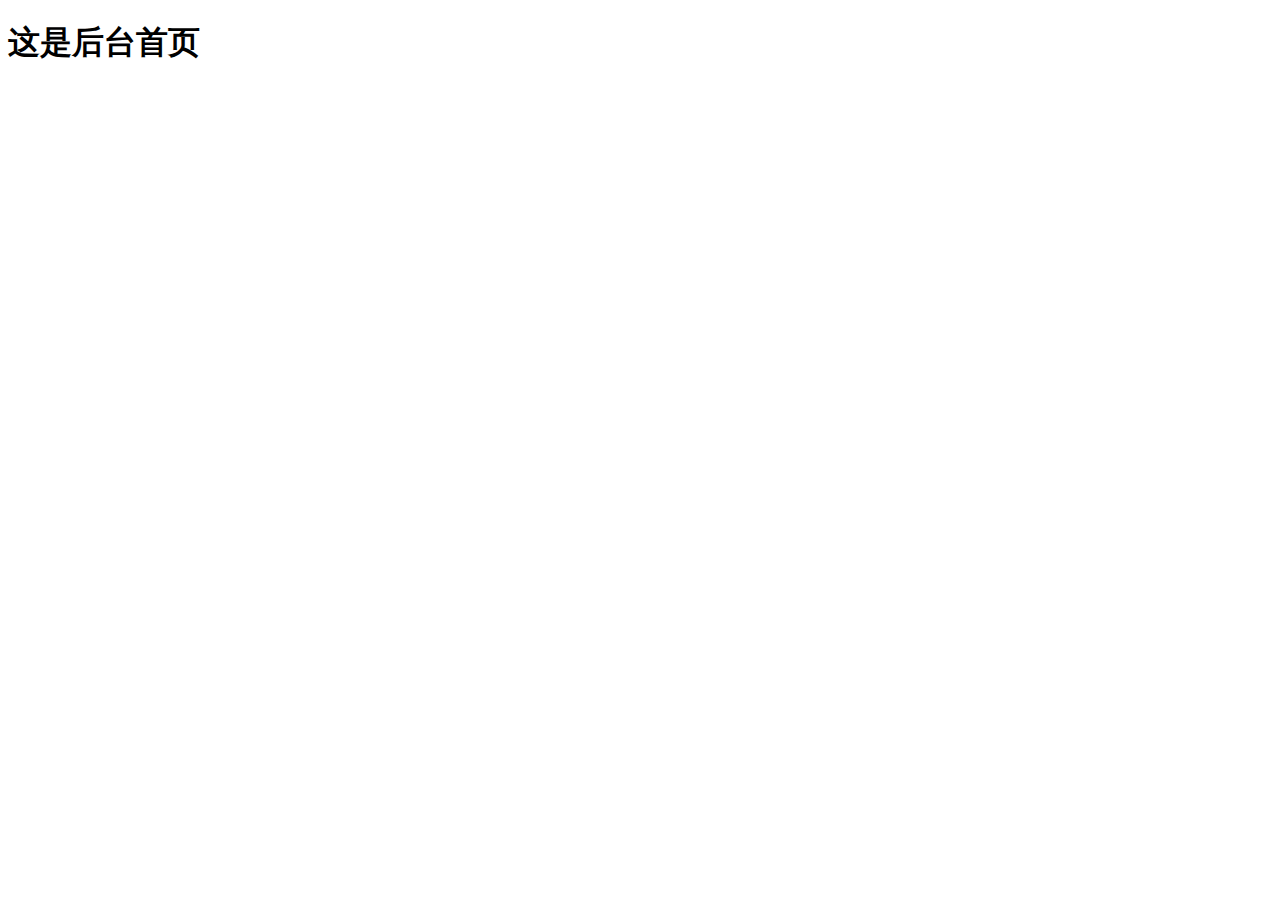
==== index.html @ e75b90f9 "初始化项目" ====
<!DOCTYPE html>
<html lang="en">
<head>
    <meta charset="UTF-8">
    <meta name="viewport" content="width=device-width, initial-scale=1.0">
    <title>后台首页</title>
</head>
<body>
    <h1>这是后台首页</h1>
</body>
</html>
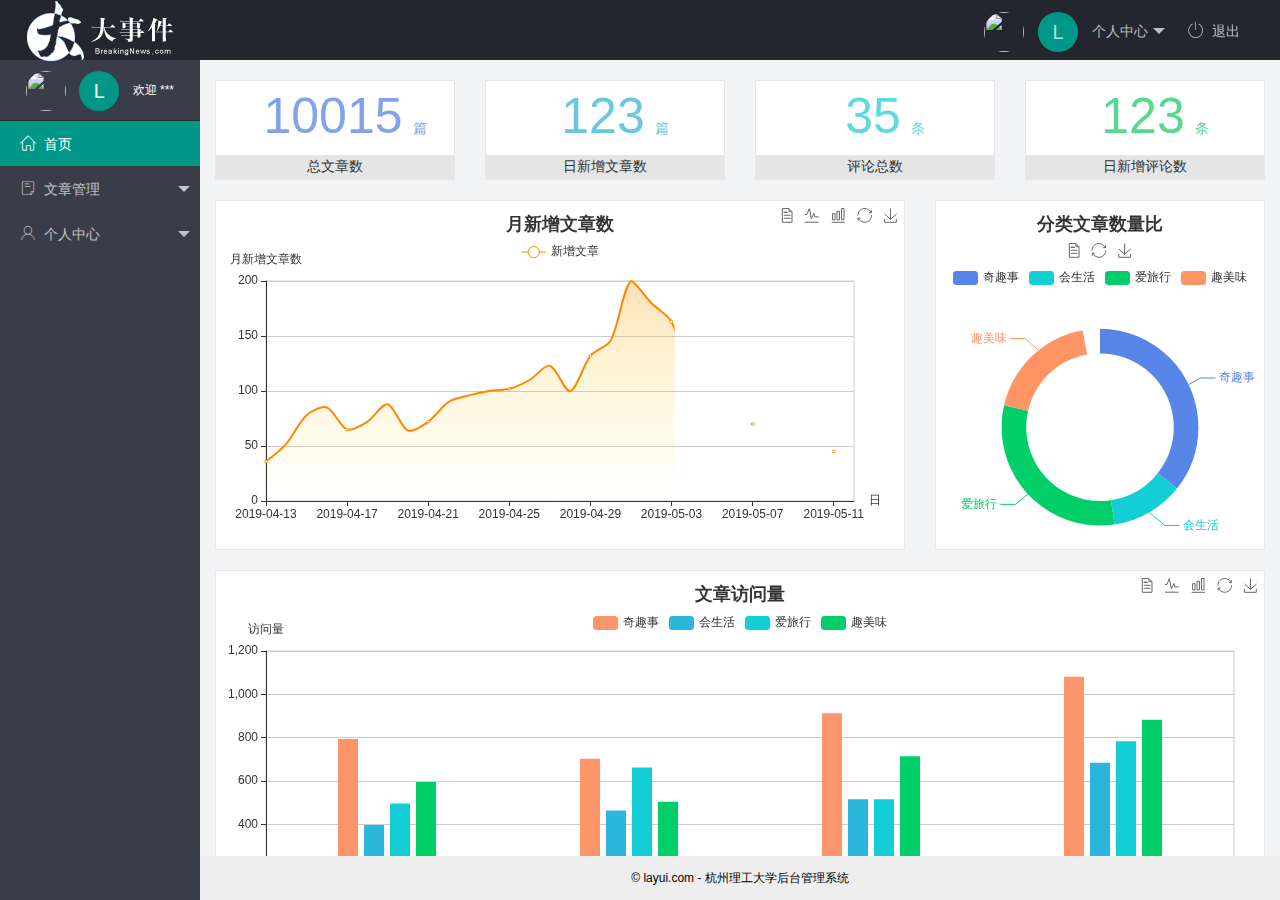
==== commit 54cebd57: "完成了主页功能的开发" ====
--- a/index.html
+++ b/index.html
@@ -1,11 +1,106 @@
 <!DOCTYPE html>
 <html lang="en">
+
 <head>
     <meta charset="UTF-8">
     <meta name="viewport" content="width=device-width, initial-scale=1.0">
-    <title>后台首页</title>
+    <title>大事件后台</title>
+    <!-- 先引入layui样式 -->
+    <link rel="stylesheet" href="/assets/lib/layui/css/layui.css">
+    <!-- 再引入自己的样式 -->
+    <link rel="stylesheet" href="/assets/css/index.css">
+    <!-- 引入外部字体图标 -->
+    <link rel="stylesheet" href="/assets/fonts/iconfont.css">
 </head>
+
 <body>
-    <h1>这是后台首页</h1>
+
+    <body class="layui-layout-body">
+        <div class="layui-layout layui-layout-admin">
+            <div class="layui-header">
+                <div class="layui-logo">
+                    <img src="/assets//images/logo.png" alt="">
+                </div>
+                <!-- 头部区域（可配合layui已有的水平导航） -->
+                <ul class="layui-nav layui-layout-right">
+                    <li class="layui-nav-item">
+                        <a href="javascript:;">
+                            <img src="http://t.cn/RCzsdCq" class="layui-nav-img">
+                            <span class="text-avatar">L</span>
+                            个人中心
+                        </a>
+                        <dl class="layui-nav-child">
+                            <dd><a href="">基本资料</a></dd>
+                            <dd><a href="">更换头像</a></dd>
+                            <dd><a href="">更换密码</a></dd>
+                        </dl>
+                    </li>
+                    <li class="layui-nav-item"><a href="javascript:;" id="btnLogout"><span class="iconfont icon-tuichu"></span>退出</a></li>
+                </ul>
+            </div>
+
+            <div class="layui-side layui-bg-black">
+                <div class="layui-side-scroll">
+                    <!-- 侧边头像 -->
+                    <div class="userinfo">
+                        <img src="http://t.cn/RCzsdCq" class="layui-nav-img">
+                        <span class="text-avatar">L</span>
+                        <span id="welcome">欢迎 ***</span>
+                    </div>
+                       
+                    <!-- 左侧导航区域（可配合layui已有的垂直导航） -->
+                    <ul class="layui-nav layui-nav-tree" lay-shrink="all" >
+                        <li class="layui-nav-item layui-this"><a href="/home/dashboard.html" target="fm"><span class="iconfont icon-home"></span>首页</a></li>
+                        <li class="layui-nav-item">
+                            <a class="" href="javascript:;"><span class="iconfont icon-16"></span>文章管理</a>
+                            <dl class="layui-nav-child">
+                                <dd><a href="javascript:;"><i class="layui-icon layui-icon-app"></i>文章类别</a></dd>
+                                <dd><a href="javascript:;"><i class="layui-icon layui-icon-app"></i>文章列表</a></dd>
+                                <dd><a href="javascript:;"><i class="layui-icon layui-icon-app"></i>发布文章</a></dd>
+                            </dl>
+                        </li>
+                        <li class="layui-nav-item">
+                            <a href="javascript:;"><span class="iconfont icon-user"></span>个人中心</a>
+                            <dl class="layui-nav-child">
+                                <dd><a href="javascript:;"><i class="layui-icon layui-icon-app"></i>基本资料</a></dd>
+                                <dd><a href="javascript:;"><i class="layui-icon layui-icon-app"></i>更换头像</a></dd>
+                                <dd><a href="javascript:;"><i class="layui-icon layui-icon-app"></i>更换密码</a></dd>
+                            </dl>
+                        </li>
+
+                    </ul>
+                </div>
+            </div>
+
+            <div class="layui-body">
+                <!-- 内容主体区域 -->
+                <!-- <div style="padding: 15px;">内容主体区域</div> -->
+                <iframe name="fm" src="/home/dashboard.html" frameborder="0"></iframe>
+            </div>
+
+            <div class="layui-footer">
+                <!-- 底部固定区域 -->
+                © layui.com - 杭州理工大学后台管理系统
+            </div>
+        </div>
+        <!-- <script src="../src/layui.js"></script>
+        <script>
+            //JavaScript代码区域
+            layui.use('element', function () {
+                var element = layui.element;
+
+            });
+        </script> -->
+    </body>
+
+    <!-- layui页面需要的js ,所以优先引入-->
+    <script src="/assets/lib/layui/layui.all.js"></script>
+    <!-- 导入jQuery,因为后面的两个文件都需要jquery -->
+    <script src="/assets/lib/jquery.js"></script>
+    <!-- 导入自己封装baseApi -->
+    <script src="/assets/js/baseAPI.js"></script>
+    <!-- 导入自己的首页的js文件 -->
+    <script src="/assets/js/index.js"></script>
 </body>
+
 </html>--- a/assets/lib/layui/css/layui.css
+++ b/assets/lib/layui/css/layui.css
@@ -0,0 +1,2 @@
+/** layui-v2.5.5 MIT License By https://www.layui.com */
+ .layui-inline,img{display:inline-block;vertical-align:middle}h1,h2,h3,h4,h5,h6{font-weight:400}.layui-edge,.layui-header,.layui-inline,.layui-main{position:relative}.layui-body,.layui-edge,.layui-elip{overflow:hidden}.layui-btn,.layui-edge,.layui-inline,img{vertical-align:middle}.layui-btn,.layui-disabled,.layui-icon,.layui-unselect{-moz-user-select:none;-webkit-user-select:none;-ms-user-select:none}.layui-elip,.layui-form-checkbox span,.layui-form-pane .layui-form-label{text-overflow:ellipsis;white-space:nowrap}.layui-breadcrumb,.layui-tree-btnGroup{visibility:hidden}blockquote,body,button,dd,div,dl,dt,form,h1,h2,h3,h4,h5,h6,input,li,ol,p,pre,td,textarea,th,ul{margin:0;padding:0;-webkit-tap-highlight-color:rgba(0,0,0,0)}a:active,a:hover{outline:0}img{border:none}li{list-style:none}table{border-collapse:collapse;border-spacing:0}h4,h5,h6{font-size:100%}button,input,optgroup,option,select,textarea{font-family:inherit;font-size:inherit;font-style:inherit;font-weight:inherit;outline:0}pre{white-space:pre-wrap;white-space:-moz-pre-wrap;white-space:-pre-wrap;white-space:-o-pre-wrap;word-wrap:break-word}body{line-height:24px;font:14px Helvetica Neue,Helvetica,PingFang SC,Tahoma,Arial,sans-serif}hr{height:1px;margin:10px 0;border:0;clear:both}a{color:#333;text-decoration:none}a:hover{color:#777}a cite{font-style:normal;*cursor:pointer}.layui-border-box,.layui-border-box *{box-sizing:border-box}.layui-box,.layui-box *{box-sizing:content-box}.layui-clear{clear:both;*zoom:1}.layui-clear:after{content:'\20';clear:both;*zoom:1;display:block;height:0}.layui-inline{*display:inline;*zoom:1}.layui-edge{display:inline-block;width:0;height:0;border-width:6px;border-style:dashed;border-color:transparent}.layui-edge-top{top:-4px;border-bottom-color:#999;border-bottom-style:solid}.layui-edge-right{border-left-color:#999;border-left-style:solid}.layui-edge-bottom{top:2px;border-top-color:#999;border-top-style:solid}.layui-edge-left{border-right-color:#999;border-right-style:solid}.layui-disabled,.layui-disabled:hover{color:#d2d2d2!important;cursor:not-allowed!important}.layui-circle{border-radius:100%}.layui-show{display:block!important}.layui-hide{display:none!important}@font-face{font-family:layui-icon;src:url(../font/iconfont.eot?v=250);src:url(../font/iconfont.eot?v=250#iefix) format('embedded-opentype'),url(../font/iconfont.woff2?v=250) format('woff2'),url(../font/iconfont.woff?v=250) format('woff'),url(../font/iconfont.ttf?v=250) format('truetype'),url(../font/iconfont.svg?v=250#layui-icon) format('svg')}.layui-icon{font-family:layui-icon!important;font-size:16px;font-style:normal;-webkit-font-smoothing:antialiased;-moz-osx-font-smoothing:grayscale}.layui-icon-reply-fill:before{content:"\e611"}.layui-icon-set-fill:before{content:"\e614"}.layui-icon-menu-fill:before{content:"\e60f"}.layui-icon-search:before{content:"\e615"}.layui-icon-share:before{content:"\e641"}.layui-icon-set-sm:before{content:"\e620"}.layui-icon-engine:before{content:"\e628"}.layui-icon-close:before{content:"\1006"}.layui-icon-close-fill:before{content:"\1007"}.layui-icon-chart-screen:before{content:"\e629"}.layui-icon-star:before{content:"\e600"}.layui-icon-circle-dot:before{content:"\e617"}.layui-icon-chat:before{content:"\e606"}.layui-icon-release:before{content:"\e609"}.layui-icon-list:before{content:"\e60a"}.layui-icon-chart:before{content:"\e62c"}.layui-icon-ok-circle:before{content:"\1005"}.layui-icon-layim-theme:before{content:"\e61b"}.layui-icon-table:before{content:"\e62d"}.layui-icon-right:before{content:"\e602"}.layui-icon-left:before{content:"\e603"}.layui-icon-cart-simple:before{content:"\e698"}.layui-icon-face-cry:before{content:"\e69c"}.layui-icon-face-smile:before{content:"\e6af"}.layui-icon-survey:before{content:"\e6b2"}.layui-icon-tree:before{content:"\e62e"}.layui-icon-upload-circle:before{content:"\e62f"}.layui-icon-add-circle:before{content:"\e61f"}.layui-icon-download-circle:before{content:"\e601"}.layui-icon-templeate-1:before{content:"\e630"}.layui-icon-util:before{content:"\e631"}.layui-icon-face-surprised:before{content:"\e664"}.layui-icon-edit:before{content:"\e642"}.layui-icon-speaker:before{content:"\e645"}.layui-icon-down:before{content:"\e61a"}.layui-icon-file:before{content:"\e621"}.layui-icon-layouts:before{content:"\e632"}.layui-icon-rate-half:before{content:"\e6c9"}.layui-icon-add-circle-fine:before{content:"\e608"}.layui-icon-prev-circle:before{content:"\e633"}.layui-icon-read:before{content:"\e705"}.layui-icon-404:before{content:"\e61c"}.layui-icon-carousel:before{content:"\e634"}.layui-icon-help:before{content:"\e607"}.layui-icon-code-circle:before{content:"\e635"}.layui-icon-water:before{content:"\e636"}.layui-icon-username:before{content:"\e66f"}.layui-icon-find-fill:before{content:"\e670"}.layui-icon-about:before{content:"\e60b"}.layui-icon-location:before{content:"\e715"}.layui-icon-up:before{content:"\e619"}.layui-icon-pause:before{content:"\e651"}.layui-icon-date:before{content:"\e637"}.layui-icon-layim-uploadfile:before{content:"\e61d"}.layui-icon-delete:before{content:"\e640"}.layui-icon-play:before{content:"\e652"}.layui-icon-top:before{content:"\e604"}.layui-icon-friends:before{content:"\e612"}.layui-icon-refresh-3:before{content:"\e9aa"}.layui-icon-ok:before{content:"\e605"}.layui-icon-layer:before{content:"\e638"}.layui-icon-face-smile-fine:before{content:"\e60c"}.layui-icon-dollar:before{content:"\e659"}.layui-icon-group:before{content:"\e613"}.layui-icon-layim-download:before{content:"\e61e"}.layui-icon-picture-fine:before{content:"\e60d"}.layui-icon-link:before{content:"\e64c"}.layui-icon-diamond:before{content:"\e735"}.layui-icon-log:before{content:"\e60e"}.layui-icon-rate-solid:before{content:"\e67a"}.layui-icon-fonts-del:before{content:"\e64f"}.layui-icon-unlink:before{content:"\e64d"}.layui-icon-fonts-clear:before{content:"\e639"}.layui-icon-triangle-r:before{content:"\e623"}.layui-icon-circle:before{content:"\e63f"}.layui-icon-radio:before{content:"\e643"}.layui-icon-align-center:before{content:"\e647"}.layui-icon-align-right:before{content:"\e648"}.layui-icon-align-left:before{content:"\e649"}.layui-icon-loading-1:before{content:"\e63e"}.layui-icon-return:before{content:"\e65c"}.layui-icon-fonts-strong:before{content:"\e62b"}.layui-icon-upload:before{content:"\e67c"}.layui-icon-dialogue:before{content:"\e63a"}.layui-icon-video:before{content:"\e6ed"}.layui-icon-headset:before{content:"\e6fc"}.layui-icon-cellphone-fine:before{content:"\e63b"}.layui-icon-add-1:before{content:"\e654"}.layui-icon-face-smile-b:before{content:"\e650"}.layui-icon-fonts-html:before{content:"\e64b"}.layui-icon-form:before{content:"\e63c"}.layui-icon-cart:before{content:"\e657"}.layui-icon-camera-fill:before{content:"\e65d"}.layui-icon-tabs:before{content:"\e62a"}.layui-icon-fonts-code:before{content:"\e64e"}.layui-icon-fire:before{content:"\e756"}.layui-icon-set:before{content:"\e716"}.layui-icon-fonts-u:before{content:"\e646"}.layui-icon-triangle-d:before{content:"\e625"}.layui-icon-tips:before{content:"\e702"}.layui-icon-picture:before{content:"\e64a"}.layui-icon-more-vertical:before{content:"\e671"}.layui-icon-flag:before{content:"\e66c"}.layui-icon-loading:before{content:"\e63d"}.layui-icon-fonts-i:before{content:"\e644"}.layui-icon-refresh-1:before{content:"\e666"}.layui-icon-rmb:before{content:"\e65e"}.layui-icon-home:before{content:"\e68e"}.layui-icon-user:before{content:"\e770"}.layui-icon-notice:before{content:"\e667"}.layui-icon-login-weibo:before{content:"\e675"}.layui-icon-voice:before{content:"\e688"}.layui-icon-upload-drag:before{content:"\e681"}.layui-icon-login-qq:before{content:"\e676"}.layui-icon-snowflake:before{content:"\e6b1"}.layui-icon-file-b:before{content:"\e655"}.layui-icon-template:before{content:"\e663"}.layui-icon-auz:before{content:"\e672"}.layui-icon-console:before{content:"\e665"}.layui-icon-app:before{content:"\e653"}.layui-icon-prev:before{content:"\e65a"}.layui-icon-website:before{content:"\e7ae"}.layui-icon-next:before{content:"\e65b"}.layui-icon-component:before{content:"\e857"}.layui-icon-more:before{content:"\e65f"}.layui-icon-login-wechat:before{content:"\e677"}.layui-icon-shrink-right:before{content:"\e668"}.layui-icon-spread-left:before{content:"\e66b"}.layui-icon-camera:before{content:"\e660"}.layui-icon-note:before{content:"\e66e"}.layui-icon-refresh:before{content:"\e669"}.layui-icon-female:before{content:"\e661"}.layui-icon-male:before{content:"\e662"}.layui-icon-password:before{content:"\e673"}.layui-icon-senior:before{content:"\e674"}.layui-icon-theme:before{content:"\e66a"}.layui-icon-tread:before{content:"\e6c5"}.layui-icon-praise:before{content:"\e6c6"}.layui-icon-star-fill:before{content:"\e658"}.layui-icon-rate:before{content:"\e67b"}.layui-icon-template-1:before{content:"\e656"}.layui-icon-vercode:before{content:"\e679"}.layui-icon-cellphone:before{content:"\e678"}.layui-icon-screen-full:before{content:"\e622"}.layui-icon-screen-restore:before{content:"\e758"}.layui-icon-cols:before{content:"\e610"}.layui-icon-export:before{content:"\e67d"}.layui-icon-print:before{content:"\e66d"}.layui-icon-slider:before{content:"\e714"}.layui-icon-addition:before{content:"\e624"}.layui-icon-subtraction:before{content:"\e67e"}.layui-icon-service:before{content:"\e626"}.layui-icon-transfer:before{content:"\e691"}.layui-main{width:1140px;margin:0 auto}.layui-header{z-index:1000;height:60px}.layui-header a:hover{transition:all .5s;-webkit-transition:all .5s}.layui-side{position:fixed;left:0;top:0;bottom:0;z-index:999;width:200px;overflow-x:hidden}.layui-side-scroll{position:relative;width:220px;height:100%;overflow-x:hidden}.layui-body{position:absolute;left:200px;right:0;top:0;bottom:0;z-index:998;width:auto;overflow-y:auto;box-sizing:border-box}.layui-layout-body{overflow:hidden}.layui-layout-admin .layui-header{background-color:#23262E}.layui-layout-admin .layui-side{top:60px;width:200px;overflow-x:hidden}.layui-layout-admin .layui-body{position:fixed;top:60px;bottom:44px}.layui-layout-admin .layui-main{width:auto;margin:0 15px}.layui-layout-admin .layui-footer{position:fixed;left:200px;right:0;bottom:0;height:44px;line-height:44px;padding:0 15px;background-color:#eee}.layui-layout-admin .layui-logo{position:absolute;left:0;top:0;width:200px;height:100%;line-height:60px;text-align:center;color:#009688;font-size:16px}.layui-layout-admin .layui-header .layui-nav{background:0 0}.layui-layout-left{position:absolute!important;left:200px;top:0}.layui-layout-right{position:absolute!important;right:0;top:0}.layui-container{position:relative;margin:0 auto;padding:0 15px;box-sizing:border-box}.layui-fluid{position:relative;margin:0 auto;padding:0 15px}.layui-row:after,.layui-row:before{content:'';display:block;clear:both}.layui-col-lg1,.layui-col-lg10,.layui-col-lg11,.layui-col-lg12,.layui-col-lg2,.layui-col-lg3,.layui-col-lg4,.layui-col-lg5,.layui-col-lg6,.layui-col-lg7,.layui-col-lg8,.layui-col-lg9,.layui-col-md1,.layui-col-md10,.layui-col-md11,.layui-col-md12,.layui-col-md2,.layui-col-md3,.layui-col-md4,.layui-col-md5,.layui-col-md6,.layui-col-md7,.layui-col-md8,.layui-col-md9,.layui-col-sm1,.layui-col-sm10,.layui-col-sm11,.layui-col-sm12,.layui-col-sm2,.layui-col-sm3,.layui-col-sm4,.layui-col-sm5,.layui-col-sm6,.layui-col-sm7,.layui-col-sm8,.layui-col-sm9,.layui-col-xs1,.layui-col-xs10,.layui-col-xs11,.layui-col-xs12,.layui-col-xs2,.layui-col-xs3,.layui-col-xs4,.layui-col-xs5,.layui-col-xs6,.layui-col-xs7,.layui-col-xs8,.layui-col-xs9{position:relative;display:block;box-sizing:border-box}.layui-col-xs1,.layui-col-xs10,.layui-col-xs11,.layui-col-xs12,.layui-col-xs2,.layui-col-xs3,.layui-col-xs4,.layui-col-xs5,.layui-col-xs6,.layui-col-xs7,.layui-col-xs8,.layui-col-xs9{float:left}.layui-col-xs1{width:8.33333333%}.layui-col-xs2{width:16.66666667%}.layui-col-xs3{width:25%}.layui-col-xs4{width:33.33333333%}.layui-col-xs5{width:41.66666667%}.layui-col-xs6{width:50%}.layui-col-xs7{width:58.33333333%}.layui-col-xs8{width:66.66666667%}.layui-col-xs9{width:75%}.layui-col-xs10{width:83.33333333%}.layui-col-xs11{width:91.66666667%}.layui-col-xs12{width:100%}.layui-col-xs-offset1{margin-left:8.33333333%}.layui-col-xs-offset2{margin-left:16.66666667%}.layui-col-xs-offset3{margin-left:25%}.layui-col-xs-offset4{margin-left:33.33333333%}.layui-col-xs-offset5{margin-left:41.66666667%}.layui-col-xs-offset6{margin-left:50%}.layui-col-xs-offset7{margin-left:58.33333333%}.layui-col-xs-offset8{margin-left:66.66666667%}.layui-col-xs-offset9{margin-left:75%}.layui-col-xs-offset10{margin-left:83.33333333%}.layui-col-xs-offset11{margin-left:91.66666667%}.layui-col-xs-offset12{margin-left:100%}@media screen and (max-width:768px){.layui-hide-xs{display:none!important}.layui-show-xs-block{display:block!important}.layui-show-xs-inline{display:inline!important}.layui-show-xs-inline-block{display:inline-block!important}}@media screen and (min-width:768px){.layui-container{width:750px}.layui-hide-sm{display:none!important}.layui-show-sm-block{display:block!important}.layui-show-sm-inline{display:inline!important}.layui-show-sm-inline-block{display:inline-block!important}.layui-col-sm1,.layui-col-sm10,.layui-col-sm11,.layui-col-sm12,.layui-col-sm2,.layui-col-sm3,.layui-col-sm4,.layui-col-sm5,.layui-col-sm6,.layui-col-sm7,.layui-col-sm8,.layui-col-sm9{float:left}.layui-col-sm1{width:8.33333333%}.layui-col-sm2{width:16.66666667%}.layui-col-sm3{width:25%}.layui-col-sm4{width:33.33333333%}.layui-col-sm5{width:41.66666667%}.layui-col-sm6{width:50%}.layui-col-sm7{width:58.33333333%}.layui-col-sm8{width:66.66666667%}.layui-col-sm9{width:75%}.layui-col-sm10{width:83.33333333%}.layui-col-sm11{width:91.66666667%}.layui-col-sm12{width:100%}.layui-col-sm-offset1{margin-left:8.33333333%}.layui-col-sm-offset2{margin-left:16.66666667%}.layui-col-sm-offset3{margin-left:25%}.layui-col-sm-offset4{margin-left:33.33333333%}.layui-col-sm-offset5{margin-left:41.66666667%}.layui-col-sm-offset6{margin-left:50%}.layui-col-sm-offset7{margin-left:58.33333333%}.layui-col-sm-offset8{margin-left:66.66666667%}.layui-col-sm-offset9{margin-left:75%}.layui-col-sm-offset10{margin-left:83.33333333%}.layui-col-sm-offset11{margin-left:91.66666667%}.layui-col-sm-offset12{margin-left:100%}}@media screen and (min-width:992px){.layui-container{width:970px}.layui-hide-md{display:none!important}.layui-show-md-block{display:block!important}.layui-show-md-inline{display:inline!important}.layui-show-md-inline-block{display:inline-block!important}.layui-col-md1,.layui-col-md10,.layui-col-md11,.layui-col-md12,.layui-col-md2,.layui-col-md3,.layui-col-md4,.layui-col-md5,.layui-col-md6,.layui-col-md7,.layui-col-md8,.layui-col-md9{float:left}.layui-col-md1{width:8.33333333%}.layui-col-md2{width:16.66666667%}.layui-col-md3{width:25%}.layui-col-md4{width:33.33333333%}.layui-col-md5{width:41.66666667%}.layui-col-md6{width:50%}.layui-col-md7{width:58.33333333%}.layui-col-md8{width:66.66666667%}.layui-col-md9{width:75%}.layui-col-md10{width:83.33333333%}.layui-col-md11{width:91.66666667%}.layui-col-md12{width:100%}.layui-col-md-offset1{margin-left:8.33333333%}.layui-col-md-offset2{margin-left:16.66666667%}.layui-col-md-offset3{margin-left:25%}.layui-col-md-offset4{margin-left:33.33333333%}.layui-col-md-offset5{margin-left:41.66666667%}.layui-col-md-offset6{margin-left:50%}.layui-col-md-offset7{margin-left:58.33333333%}.layui-col-md-offset8{margin-left:66.66666667%}.layui-col-md-offset9{margin-left:75%}.layui-col-md-offset10{margin-left:83.33333333%}.layui-col-md-offset11{margin-left:91.66666667%}.layui-col-md-offset12{margin-left:100%}}@media screen and (min-width:1200px){.layui-container{width:1170px}.layui-hide-lg{display:none!important}.layui-show-lg-block{display:block!important}.layui-show-lg-inline{display:inline!important}.layui-show-lg-inline-block{display:inline-block!important}.layui-col-lg1,.layui-col-lg10,.layui-col-lg11,.layui-col-lg12,.layui-col-lg2,.layui-col-lg3,.layui-col-lg4,.layui-col-lg5,.layui-col-lg6,.layui-col-lg7,.layui-col-lg8,.layui-col-lg9{float:left}.layui-col-lg1{width:8.33333333%}.layui-col-lg2{width:16.66666667%}.layui-col-lg3{width:25%}.layui-col-lg4{width:33.33333333%}.layui-col-lg5{width:41.66666667%}.layui-col-lg6{width:50%}.layui-col-lg7{width:58.33333333%}.layui-col-lg8{width:66.66666667%}.layui-col-lg9{width:75%}.layui-col-lg10{width:83.33333333%}.layui-col-lg11{width:91.66666667%}.layui-col-lg12{width:100%}.layui-col-lg-offset1{margin-left:8.33333333%}.layui-col-lg-offset2{margin-left:16.66666667%}.layui-col-lg-offset3{margin-left:25%}.layui-col-lg-offset4{margin-left:33.33333333%}.layui-col-lg-offset5{margin-left:41.66666667%}.layui-col-lg-offset6{margin-left:50%}.layui-col-lg-offset7{margin-left:58.33333333%}.layui-col-lg-offset8{margin-left:66.66666667%}.layui-col-lg-offset9{margin-left:75%}.layui-col-lg-offset10{margin-left:83.33333333%}.layui-col-lg-offset11{margin-left:91.66666667%}.layui-col-lg-offset12{margin-left:100%}}.layui-col-space1{margin:-.5px}.layui-col-space1>*{padding:.5px}.layui-col-space3{margin:-1.5px}.layui-col-space3>*{padding:1.5px}.layui-col-space5{margin:-2.5px}.layui-col-space5>*{padding:2.5px}.layui-col-space8{margin:-3.5px}.layui-col-space8>*{padding:3.5px}.layui-col-space10{margin:-5px}.layui-col-space10>*{padding:5px}.layui-col-space12{margin:-6px}.layui-col-space12>*{padding:6px}.layui-col-space15{margin:-7.5px}.layui-col-space15>*{padding:7.5px}.layui-col-space18{margin:-9px}.layui-col-space18>*{padding:9px}.layui-col-space20{margin:-10px}.layui-col-space20>*{padding:10px}.layui-col-space22{margin:-11px}.layui-col-space22>*{padding:11px}.layui-col-space25{margin:-12.5px}.layui-col-space25>*{padding:12.5px}.layui-col-space30{margin:-15px}.layui-col-space30>*{padding:15px}.layui-btn,.layui-input,.layui-select,.layui-textarea,.layui-upload-button{outline:0;-webkit-appearance:none;transition:all .3s;-webkit-transition:all .3s;box-sizing:border-box}.layui-elem-quote{margin-bottom:10px;padding:15px;line-height:22px;border-left:5px solid #009688;border-radius:0 2px 2px 0;background-color:#f2f2f2}.layui-quote-nm{border-style:solid;border-width:1px 1px 1px 5px;background:0 0}.layui-elem-field{margin-bottom:10px;padding:0;border-width:1px;border-style:solid}.layui-elem-field legend{margin-left:20px;padding:0 10px;font-size:20px;font-weight:300}.layui-field-title{margin:10px 0 20px;border-width:1px 0 0}.layui-field-box{padding:10px 15px}.layui-field-title .layui-field-box{padding:10px 0}.layui-progress{position:relative;height:6px;border-radius:20px;background-color:#e2e2e2}.layui-progress-bar{position:absolute;left:0;top:0;width:0;max-width:100%;height:6px;border-radius:20px;text-align:right;background-color:#5FB878;transition:all .3s;-webkit-transition:all .3s}.layui-progress-big,.layui-progress-big .layui-progress-bar{height:18px;line-height:18px}.layui-progress-text{position:relative;top:-20px;line-height:18px;font-size:12px;color:#666}.layui-progress-big .layui-progress-text{position:static;padding:0 10px;color:#fff}.layui-collapse{border-width:1px;border-style:solid;border-radius:2px}.layui-colla-content,.layui-colla-item{border-top-width:1px;border-top-style:solid}.layui-colla-item:first-child{border-top:none}.layui-colla-title{position:relative;height:42px;line-height:42px;padding:0 15px 0 35px;color:#333;background-color:#f2f2f2;cursor:pointer;font-size:14px;overflow:hidden}.layui-colla-content{display:none;padding:10px 15px;line-height:22px;color:#666}.layui-colla-icon{position:absolute;left:15px;top:0;font-size:14px}.layui-card{margin-bottom:15px;border-radius:2px;background-color:#fff;box-shadow:0 1px 2px 0 rgba(0,0,0,.05)}.layui-card:last-child{margin-bottom:0}.layui-card-header{position:relative;height:42px;line-height:42px;padding:0 15px;border-bottom:1px solid #f6f6f6;color:#333;border-radius:2px 2px 0 0;font-size:14px}.layui-bg-black,.layui-bg-blue,.layui-bg-cyan,.layui-bg-green,.layui-bg-orange,.layui-bg-red{color:#fff!important}.layui-card-body{position:relative;padding:10px 15px;line-height:24px}.layui-card-body[pad15]{padding:15px}.layui-card-body[pad20]{padding:20px}.layui-card-body .layui-table{margin:5px 0}.layui-card .layui-tab{margin:0}.layui-panel-window{position:relative;padding:15px;border-radius:0;border-top:5px solid #E6E6E6;background-color:#fff}.layui-auxiliar-moving{position:fixed;left:0;right:0;top:0;bottom:0;width:100%;height:100%;background:0 0;z-index:9999999999}.layui-form-label,.layui-form-mid,.layui-form-select,.layui-input-block,.layui-input-inline,.layui-textarea{position:relative}.layui-bg-red{background-color:#FF5722!important}.layui-bg-orange{background-color:#FFB800!important}.layui-bg-green{background-color:#009688!important}.layui-bg-cyan{background-color:#2F4056!important}.layui-bg-blue{background-color:#1E9FFF!important}.layui-bg-black{background-color:#393D49!important}.layui-bg-gray{background-color:#eee!important;color:#666!important}.layui-badge-rim,.layui-colla-content,.layui-colla-item,.layui-collapse,.layui-elem-field,.layui-form-pane .layui-form-item[pane],.layui-form-pane .layui-form-label,.layui-input,.layui-layedit,.layui-layedit-tool,.layui-quote-nm,.layui-select,.layui-tab-bar,.layui-tab-card,.layui-tab-title,.layui-tab-title .layui-this:after,.layui-textarea{border-color:#e6e6e6}.layui-timeline-item:before,hr{background-color:#e6e6e6}.layui-text{line-height:22px;font-size:14px;color:#666}.layui-text h1,.layui-text h2,.layui-text h3{font-weight:500;color:#333}.layui-text h1{font-size:30px}.layui-text h2{font-size:24px}.layui-text h3{font-size:18px}.layui-text a:not(.layui-btn){color:#01AAED}.layui-text a:not(.layui-btn):hover{text-decoration:underline}.layui-text ul{padding:5px 0 5px 15px}.layui-text ul li{margin-top:5px;list-style-type:disc}.layui-text em,.layui-word-aux{color:#999!important;padding:0 5px!important}.layui-btn{display:inline-block;height:38px;line-height:38px;padding:0 18px;background-color:#009688;color:#fff;white-space:nowrap;text-align:center;font-size:14px;border:none;border-radius:2px;cursor:pointer}.layui-btn:hover{opacity:.8;filter:alpha(opacity=80);color:#fff}.layui-btn:active{opacity:1;filter:alpha(opacity=100)}.layui-btn+.layui-btn{margin-left:10px}.layui-btn-container{font-size:0}.layui-btn-container .layui-btn{margin-right:10px;margin-bottom:10px}.layui-btn-container .layui-btn+.layui-btn{margin-left:0}.layui-table .layui-btn-container .layui-btn{margin-bottom:9px}.layui-btn-radius{border-radius:100px}.layui-btn .layui-icon{margin-right:3px;font-size:18px;vertical-align:bottom;vertical-align:middle\9}.layui-btn-primary{border:1px solid #C9C9C9;background-color:#fff;color:#555}.layui-btn-primary:hover{border-color:#009688;color:#333}.layui-btn-normal{background-color:#1E9FFF}.layui-btn-warm{background-color:#FFB800}.layui-btn-danger{background-color:#FF5722}.layui-btn-checked{background-color:#5FB878}.layui-btn-disabled,.layui-btn-disabled:active,.layui-btn-disabled:hover{border:1px solid #e6e6e6;background-color:#FBFBFB;color:#C9C9C9;cursor:not-allowed;opacity:1}.layui-btn-lg{height:44px;line-height:44px;padding:0 25px;font-size:16px}.layui-btn-sm{height:30px;line-height:30px;padding:0 10px;font-size:12px}.layui-btn-sm i{font-size:16px!important}.layui-btn-xs{height:22px;line-height:22px;padding:0 5px;font-size:12px}.layui-btn-xs i{font-size:14px!important}.layui-btn-group{display:inline-block;vertical-align:middle;font-size:0}.layui-btn-group .layui-btn{margin-left:0!important;margin-right:0!important;border-left:1px solid rgba(255,255,255,.5);border-radius:0}.layui-btn-group .layui-btn-primary{border-left:none}.layui-btn-group .layui-btn-primary:hover{border-color:#C9C9C9;color:#009688}.layui-btn-group .layui-btn:first-child{border-left:none;border-radius:2px 0 0 2px}.layui-btn-group .layui-btn-primary:first-child{border-left:1px solid #c9c9c9}.layui-btn-group .layui-btn:last-child{border-radius:0 2px 2px 0}.layui-btn-group .layui-btn+.layui-btn{margin-left:0}.layui-btn-group+.layui-btn-group{margin-left:10px}.layui-btn-fluid{width:100%}.layui-input,.layui-select,.layui-textarea{height:38px;line-height:1.3;line-height:38px\9;border-width:1px;border-style:solid;background-color:#fff;border-radius:2px}.layui-input::-webkit-input-placeholder,.layui-select::-webkit-input-placeholder,.layui-textarea::-webkit-input-placeholder{line-height:1.3}.layui-input,.layui-textarea{display:block;width:100%;padding-left:10px}.layui-input:hover,.layui-textarea:hover{border-color:#D2D2D2!important}.layui-input:focus,.layui-textarea:focus{border-color:#C9C9C9!important}.layui-textarea{min-height:100px;height:auto;line-height:20px;padding:6px 10px;resize:vertical}.layui-select{padding:0 10px}.layui-form input[type=checkbox],.layui-form input[type=radio],.layui-form select{display:none}.layui-form [lay-ignore]{display:initial}.layui-form-item{margin-bottom:15px;clear:both;*zoom:1}.layui-form-item:after{content:'\20';clear:both;*zoom:1;display:block;height:0}.layui-form-label{float:left;display:block;padding:9px 15px;width:80px;font-weight:400;line-height:20px;text-align:right}.layui-form-label-col{display:block;float:none;padding:9px 0;line-height:20px;text-align:left}.layui-form-item .layui-inline{margin-bottom:5px;margin-right:10px}.layui-input-block{margin-left:110px;min-height:36px}.layui-input-inline{display:inline-block;vertical-align:middle}.layui-form-item .layui-input-inline{float:left;width:190px;margin-right:10px}.layui-form-text .layui-input-inline{width:auto}.layui-form-mid{float:left;display:block;padding:9px 0!important;line-height:20px;margin-right:10px}.layui-form-danger+.layui-form-select .layui-input,.layui-form-danger:focus{border-color:#FF5722!important}.layui-form-select .layui-input{padding-right:30px;cursor:pointer}.layui-form-select .layui-edge{position:absolute;right:10px;top:50%;margin-top:-3px;cursor:pointer;border-width:6px;border-top-color:#c2c2c2;border-top-style:solid;transition:all .3s;-webkit-transition:all .3s}.layui-form-select dl{display:none;position:absolute;left:0;top:42px;padding:5px 0;z-index:899;min-width:100%;border:1px solid #d2d2d2;max-height:300px;overflow-y:auto;background-color:#fff;border-radius:2px;box-shadow:0 2px 4px rgba(0,0,0,.12);box-sizing:border-box}.layui-form-select dl dd,.layui-form-select dl dt{padding:0 10px;line-height:36px;white-space:nowrap;overflow:hidden;text-overflow:ellipsis}.layui-form-select dl dt{font-size:12px;color:#999}.layui-form-select dl dd{cursor:pointer}.layui-form-select dl dd:hover{background-color:#f2f2f2;-webkit-transition:.5s all;transition:.5s all}.layui-form-select .layui-select-group dd{padding-left:20px}.layui-form-select dl dd.layui-select-tips{padding-left:10px!important;color:#999}.layui-form-select dl dd.layui-this{background-color:#5FB878;color:#fff}.layui-form-checkbox,.layui-form-select dl dd.layui-disabled{background-color:#fff}.layui-form-selected dl{display:block}.layui-form-checkbox,.layui-form-checkbox *,.layui-form-switch{display:inline-block;vertical-align:middle}.layui-form-selected .layui-edge{margin-top:-9px;-webkit-transform:rotate(180deg);transform:rotate(180deg);margin-top:-3px\9}:root .layui-form-selected .layui-edge{margin-top:-9px\0/IE9}.layui-form-selectup dl{top:auto;bottom:42px}.layui-select-none{margin:5px 0;text-align:center;color:#999}.layui-select-disabled .layui-disabled{border-color:#eee!important}.layui-select-disabled .layui-edge{border-top-color:#d2d2d2}.layui-form-checkbox{position:relative;height:30px;line-height:30px;margin-right:10px;padding-right:30px;cursor:pointer;font-size:0;-webkit-transition:.1s linear;transition:.1s linear;box-sizing:border-box}.layui-form-checkbox span{padding:0 10px;height:100%;font-size:14px;border-radius:2px 0 0 2px;background-color:#d2d2d2;color:#fff;overflow:hidden}.layui-form-checkbox:hover span{background-color:#c2c2c2}.layui-form-checkbox i{position:absolute;right:0;top:0;width:30px;height:28px;border:1px solid #d2d2d2;border-left:none;border-radius:0 2px 2px 0;color:#fff;font-size:20px;text-align:center}.layui-form-checkbox:hover i{border-color:#c2c2c2;color:#c2c2c2}.layui-form-checked,.layui-form-checked:hover{border-color:#5FB878}.layui-form-checked span,.layui-form-checked:hover span{background-color:#5FB878}.layui-form-checked i,.layui-form-checked:hover i{color:#5FB878}.layui-form-item .layui-form-checkbox{margin-top:4px}.layui-form-checkbox[lay-skin=primary]{height:auto!important;line-height:normal!important;min-width:18px;min-height:18px;border:none!important;margin-right:0;padding-left:28px;padding-right:0;background:0 0}.layui-form-checkbox[lay-skin=primary] span{padding-left:0;padding-right:15px;line-height:18px;background:0 0;color:#666}.layui-form-checkbox[lay-skin=primary] i{right:auto;left:0;width:16px;height:16px;line-height:16px;border:1px solid #d2d2d2;font-size:12px;border-radius:2px;background-color:#fff;-webkit-transition:.1s linear;transition:.1s linear}.layui-form-checkbox[lay-skin=primary]:hover i{border-color:#5FB878;color:#fff}.layui-form-checked[lay-skin=primary] i{border-color:#5FB878!important;background-color:#5FB878;color:#fff}.layui-checkbox-disbaled[lay-skin=primary] span{background:0 0!important;color:#c2c2c2}.layui-checkbox-disbaled[lay-skin=primary]:hover i{border-color:#d2d2d2}.layui-form-item .layui-form-checkbox[lay-skin=primary]{margin-top:10px}.layui-form-switch{position:relative;height:22px;line-height:22px;min-width:35px;padding:0 5px;margin-top:8px;border:1px solid #d2d2d2;border-radius:20px;cursor:pointer;background-color:#fff;-webkit-transition:.1s linear;transition:.1s linear}.layui-form-switch i{position:absolute;left:5px;top:3px;width:16px;height:16px;border-radius:20px;background-color:#d2d2d2;-webkit-transition:.1s linear;transition:.1s linear}.layui-form-switch em{position:relative;top:0;width:25px;margin-left:21px;padding:0!important;text-align:center!important;color:#999!important;font-style:normal!important;font-size:12px}.layui-form-onswitch{border-color:#5FB878;background-color:#5FB878}.layui-checkbox-disbaled,.layui-checkbox-disbaled i{border-color:#e2e2e2!important}.layui-form-onswitch i{left:100%;margin-left:-21px;background-color:#fff}.layui-form-onswitch em{margin-left:5px;margin-right:21px;color:#fff!important}.layui-checkbox-disbaled span{background-color:#e2e2e2!important}.layui-checkbox-disbaled:hover i{color:#fff!important}[lay-radio]{display:none}.layui-form-radio,.layui-form-radio *{display:inline-block;vertical-align:middle}.layui-form-radio{line-height:28px;margin:6px 10px 0 0;padding-right:10px;cursor:pointer;font-size:0}.layui-form-radio *{font-size:14px}.layui-form-radio>i{margin-right:8px;font-size:22px;color:#c2c2c2}.layui-form-radio>i:hover,.layui-form-radioed>i{color:#5FB878}.layui-radio-disbaled>i{color:#e2e2e2!important}.layui-form-pane .layui-form-label{width:110px;padding:8px 15px;height:38px;line-height:20px;border-width:1px;border-style:solid;border-radius:2px 0 0 2px;text-align:center;background-color:#FBFBFB;overflow:hidden;box-sizing:border-box}.layui-form-pane .layui-input-inline{margin-left:-1px}.layui-form-pane .layui-input-block{margin-left:110px;left:-1px}.layui-form-pane .layui-input{border-radius:0 2px 2px 0}.layui-form-pane .layui-form-text .layui-form-label{float:none;width:100%;border-radius:2px;box-sizing:border-box;text-align:left}.layui-form-pane .layui-form-text .layui-input-inline{display:block;margin:0;top:-1px;clear:both}.layui-form-pane .layui-form-text .layui-input-block{margin:0;left:0;top:-1px}.layui-form-pane .layui-form-text .layui-textarea{min-height:100px;border-radius:0 0 2px 2px}.layui-form-pane .layui-form-checkbox{margin:4px 0 4px 10px}.layui-form-pane .layui-form-radio,.layui-form-pane .layui-form-switch{margin-top:6px;margin-left:10px}.layui-form-pane .layui-form-item[pane]{position:relative;border-width:1px;border-style:solid}.layui-form-pane .layui-form-item[pane] .layui-form-label{position:absolute;left:0;top:0;height:100%;border-width:0 1px 0 0}.layui-form-pane .layui-form-item[pane] .layui-input-inline{margin-left:110px}@media screen and (max-width:450px){.layui-form-item .layui-form-label{text-overflow:ellipsis;overflow:hidden;white-space:nowrap}.layui-form-item .layui-inline{display:block;margin-right:0;margin-bottom:20px;clear:both}.layui-form-item .layui-inline:after{content:'\20';clear:both;display:block;height:0}.layui-form-item .layui-input-inline{display:block;float:none;left:-3px;width:auto;margin:0 0 10px 112px}.layui-form-item .layui-input-inline+.layui-form-mid{margin-left:110px;top:-5px;padding:0}.layui-form-item .layui-form-checkbox{margin-right:5px;margin-bottom:5px}}.layui-layedit{border-width:1px;border-style:solid;border-radius:2px}.layui-layedit-tool{padding:3px 5px;border-bottom-width:1px;border-bottom-style:solid;font-size:0}.layedit-tool-fixed{position:fixed;top:0;border-top:1px solid #e2e2e2}.layui-layedit-tool .layedit-tool-mid,.layui-layedit-tool .layui-icon{display:inline-block;vertical-align:middle;text-align:center;font-size:14px}.layui-layedit-tool .layui-icon{position:relative;width:32px;height:30px;line-height:30px;margin:3px 5px;color:#777;cursor:pointer;border-radius:2px}.layui-layedit-tool .layui-icon:hover{color:#393D49}.layui-layedit-tool .layui-icon:active{color:#000}.layui-layedit-tool .layedit-tool-active{background-color:#e2e2e2;color:#000}.layui-layedit-tool .layui-disabled,.layui-layedit-tool .layui-disabled:hover{color:#d2d2d2;cursor:not-allowed}.layui-layedit-tool .layedit-tool-mid{width:1px;height:18px;margin:0 10px;background-color:#d2d2d2}.layedit-tool-html{width:50px!important;font-size:30px!important}.layedit-tool-b,.layedit-tool-code,.layedit-tool-help{font-size:16px!important}.layedit-tool-d,.layedit-tool-face,.layedit-tool-image,.layedit-tool-unlink{font-size:18px!important}.layedit-tool-image input{position:absolute;font-size:0;left:0;top:0;width:100%;height:100%;opacity:.01;filter:Alpha(opacity=1);cursor:pointer}.layui-layedit-iframe iframe{display:block;width:100%}#LAY_layedit_code{overflow:hidden}.layui-laypage{display:inline-block;*display:inline;*zoom:1;vertical-align:middle;margin:10px 0;font-size:0}.layui-laypage>a:first-child,.layui-laypage>a:first-child em{border-radius:2px 0 0 2px}.layui-laypage>a:last-child,.layui-laypage>a:last-child em{border-radius:0 2px 2px 0}.layui-laypage>:first-child{margin-left:0!important}.layui-laypage>:last-child{margin-right:0!important}.layui-laypage a,.layui-laypage button,.layui-laypage input,.layui-laypage select,.layui-laypage span{border:1px solid #e2e2e2}.layui-laypage a,.layui-laypage span{display:inline-block;*display:inline;*zoom:1;vertical-align:middle;padding:0 15px;height:28px;line-height:28px;margin:0 -1px 5px 0;background-color:#fff;color:#333;font-size:12px}.layui-flow-more a *,.layui-laypage input,.layui-table-view select[lay-ignore]{display:inline-block}.layui-laypage a:hover{color:#009688}.layui-laypage em{font-style:normal}.layui-laypage .layui-laypage-spr{color:#999;font-weight:700}.layui-laypage a{text-decoration:none}.layui-laypage .layui-laypage-curr{position:relative}.layui-laypage .layui-laypage-curr em{position:relative;color:#fff}.layui-laypage .layui-laypage-curr .layui-laypage-em{position:absolute;left:-1px;top:-1px;padding:1px;width:100%;height:100%;background-color:#009688}.layui-laypage-em{border-radius:2px}.layui-laypage-next em,.layui-laypage-prev em{font-family:Sim sun;font-size:16px}.layui-laypage .layui-laypage-count,.layui-laypage .layui-laypage-limits,.layui-laypage .layui-laypage-refresh,.layui-laypage .layui-laypage-skip{margin-left:10px;margin-right:10px;padding:0;border:none}.layui-laypage .layui-laypage-limits,.layui-laypage .layui-laypage-refresh{vertical-align:top}.layui-laypage .layui-laypage-refresh i{font-size:18px;cursor:pointer}.layui-laypage select{height:22px;padding:3px;border-radius:2px;cursor:pointer}.layui-laypage .layui-laypage-skip{height:30px;line-height:30px;color:#999}.layui-laypage button,.layui-laypage input{height:30px;line-height:30px;border-radius:2px;vertical-align:top;background-color:#fff;box-sizing:border-box}.layui-laypage input{width:40px;margin:0 10px;padding:0 3px;text-align:center}.layui-laypage input:focus,.layui-laypage select:focus{border-color:#009688!important}.layui-laypage button{margin-left:10px;padding:0 10px;cursor:pointer}.layui-table,.layui-table-view{margin:10px 0}.layui-flow-more{margin:10px 0;text-align:center;color:#999;font-size:14px}.layui-flow-more a{height:32px;line-height:32px}.layui-flow-more a *{vertical-align:top}.layui-flow-more a cite{padding:0 20px;border-radius:3px;background-color:#eee;color:#333;font-style:normal}.layui-flow-more a cite:hover{opacity:.8}.layui-flow-more a i{font-size:30px;color:#737383}.layui-table{width:100%;background-color:#fff;color:#666}.layui-table tr{transition:all .3s;-webkit-transition:all .3s}.layui-table th{text-align:left;font-weight:400}.layui-table tbody tr:hover,.layui-table thead tr,.layui-table-click,.layui-table-header,.layui-table-hover,.layui-table-mend,.layui-table-patch,.layui-table-tool,.layui-table-total,.layui-table-total tr,.layui-table[lay-even] tr:nth-child(even){background-color:#f2f2f2}.layui-table td,.layui-table th,.layui-table-col-set,.layui-table-fixed-r,.layui-table-grid-down,.layui-table-header,.layui-table-page,.layui-table-tips-main,.layui-table-tool,.layui-table-total,.layui-table-view,.layui-table[lay-skin=line],.layui-table[lay-skin=row]{border-width:1px;border-style:solid;border-color:#e6e6e6}.layui-table td,.layui-table th{position:relative;padding:9px 15px;min-height:20px;line-height:20px;font-size:14px}.layui-table[lay-skin=line] td,.layui-table[lay-skin=line] th{border-width:0 0 1px}.layui-table[lay-skin=row] td,.layui-table[lay-skin=row] th{border-width:0 1px 0 0}.layui-table[lay-skin=nob] td,.layui-table[lay-skin=nob] th{border:none}.layui-table img{max-width:100px}.layui-table[lay-size=lg] td,.layui-table[lay-size=lg] th{padding:15px 30px}.layui-table-view .layui-table[lay-size=lg] .layui-table-cell{height:40px;line-height:40px}.layui-table[lay-size=sm] td,.layui-table[lay-size=sm] th{font-size:12px;padding:5px 10px}.layui-table-view .layui-table[lay-size=sm] .layui-table-cell{height:20px;line-height:20px}.layui-table[lay-data]{display:none}.layui-table-box{position:relative;overflow:hidden}.layui-table-view .layui-table{position:relative;width:auto;margin:0}.layui-table-view .layui-table[lay-skin=line]{border-width:0 1px 0 0}.layui-table-view .layui-table[lay-skin=row]{border-width:0 0 1px}.layui-table-view .layui-table td,.layui-table-view .layui-table th{padding:5px 0;border-top:none;border-left:none}.layui-table-view .layui-table th.layui-unselect .layui-table-cell span{cursor:pointer}.layui-table-view .layui-table td{cursor:default}.layui-table-view .layui-table td[data-edit=text]{cursor:text}.layui-table-view .layui-form-checkbox[lay-skin=primary] i{width:18px;height:18px}.layui-table-view .layui-form-radio{line-height:0;padding:0}.layui-table-view .layui-form-radio>i{margin:0;font-size:20px}.layui-table-init{position:absolute;left:0;top:0;width:100%;height:100%;text-align:center;z-index:110}.layui-table-init .layui-icon{position:absolute;left:50%;top:50%;margin:-15px 0 0 -15px;font-size:30px;color:#c2c2c2}.layui-table-header{border-width:0 0 1px;overflow:hidden}.layui-table-header .layui-table{margin-bottom:-1px}.layui-table-tool .layui-inline[lay-event]{position:relative;width:26px;height:26px;padding:5px;line-height:16px;margin-right:10px;text-align:center;color:#333;border:1px solid #ccc;cursor:pointer;-webkit-transition:.5s all;transition:.5s all}.layui-table-tool .layui-inline[lay-event]:hover{border:1px solid #999}.layui-table-tool-temp{padding-right:120px}.layui-table-tool-self{position:absolute;right:17px;top:10px}.layui-table-tool .layui-table-tool-self .layui-inline[lay-event]{margin:0 0 0 10px}.layui-table-tool-panel{position:absolute;top:29px;left:-1px;padding:5px 0;min-width:150px;min-height:40px;border:1px solid #d2d2d2;text-align:left;overflow-y:auto;background-color:#fff;box-shadow:0 2px 4px rgba(0,0,0,.12)}.layui-table-cell,.layui-table-tool-panel li{overflow:hidden;text-overflow:ellipsis;white-space:nowrap}.layui-table-tool-panel li{padding:0 10px;line-height:30px;-webkit-transition:.5s all;transition:.5s all}.layui-table-tool-panel li .layui-form-checkbox[lay-skin=primary]{width:100%;padding-left:28px}.layui-table-tool-panel li:hover{background-color:#f2f2f2}.layui-table-tool-panel li .layui-form-checkbox[lay-skin=primary] i{position:absolute;left:0;top:0}.layui-table-tool-panel li .layui-form-checkbox[lay-skin=primary] span{padding:0}.layui-table-tool .layui-table-tool-self .layui-table-tool-panel{left:auto;right:-1px}.layui-table-col-set{position:absolute;right:0;top:0;width:20px;height:100%;border-width:0 0 0 1px;background-color:#fff}.layui-table-sort{width:10px;height:20px;margin-left:5px;cursor:pointer!important}.layui-table-sort .layui-edge{position:absolute;left:5px;border-width:5px}.layui-table-sort .layui-table-sort-asc{top:3px;border-top:none;border-bottom-style:solid;border-bottom-color:#b2b2b2}.layui-table-sort .layui-table-sort-asc:hover{border-bottom-color:#666}.layui-table-sort .layui-table-sort-desc{bottom:5px;border-bottom:none;border-top-style:solid;border-top-color:#b2b2b2}.layui-table-sort .layui-table-sort-desc:hover{border-top-color:#666}.layui-table-sort[lay-sort=asc] .layui-table-sort-asc{border-bottom-color:#000}.layui-table-sort[lay-sort=desc] .layui-table-sort-desc{border-top-color:#000}.layui-table-cell{height:28px;line-height:28px;padding:0 15px;position:relative;box-sizing:border-box}.layui-table-cell .layui-form-checkbox[lay-skin=primary]{top:-1px;padding:0}.layui-table-cell .layui-table-link{color:#01AAED}.laytable-cell-checkbox,.laytable-cell-numbers,.laytable-cell-radio,.laytable-cell-space{padding:0;text-align:center}.layui-table-body{position:relative;overflow:auto;margin-right:-1px;margin-bottom:-1px}.layui-table-body .layui-none{line-height:26px;padding:15px;text-align:center;color:#999}.layui-table-fixed{position:absolute;left:0;top:0;z-index:101}.layui-table-fixed .layui-table-body{overflow:hidden}.layui-table-fixed-l{box-shadow:0 -1px 8px rgba(0,0,0,.08)}.layui-table-fixed-r{left:auto;right:-1px;border-width:0 0 0 1px;box-shadow:-1px 0 8px rgba(0,0,0,.08)}.layui-table-fixed-r .layui-table-header{position:relative;overflow:visible}.layui-table-mend{position:absolute;right:-49px;top:0;height:100%;width:50px}.layui-table-tool{position:relative;z-index:890;width:100%;min-height:50px;line-height:30px;padding:10px 15px;border-width:0 0 1px}.layui-table-tool .layui-btn-container{margin-bottom:-10px}.layui-table-page,.layui-table-total{border-width:1px 0 0;margin-bottom:-1px;overflow:hidden}.layui-table-page{position:relative;width:100%;padding:7px 7px 0;height:41px;font-size:12px;white-space:nowrap}.layui-table-page>div{height:26px}.layui-table-page .layui-laypage{margin:0}.layui-table-page .layui-laypage a,.layui-table-page .layui-laypage span{height:26px;line-height:26px;margin-bottom:10px;border:none;background:0 0}.layui-table-page .layui-laypage a,.layui-table-page .layui-laypage span.layui-laypage-curr{padding:0 12px}.layui-table-page .layui-laypage span{margin-left:0;padding:0}.layui-table-page .layui-laypage .layui-laypage-prev{margin-left:-7px!important}.layui-table-page .layui-laypage .layui-laypage-curr .layui-laypage-em{left:0;top:0;padding:0}.layui-table-page .layui-laypage button,.layui-table-page .layui-laypage input{height:26px;line-height:26px}.layui-table-page .layui-laypage input{width:40px}.layui-table-page .layui-laypage button{padding:0 10px}.layui-table-page select{height:18px}.layui-table-patch .layui-table-cell{padding:0;width:30px}.layui-table-edit{position:absolute;left:0;top:0;width:100%;height:100%;padding:0 14px 1px;border-radius:0;box-shadow:1px 1px 20px rgba(0,0,0,.15)}.layui-table-edit:focus{border-color:#5FB878!important}select.layui-table-edit{padding:0 0 0 10px;border-color:#C9C9C9}.layui-table-view .layui-form-checkbox,.layui-table-view .layui-form-radio,.layui-table-view .layui-form-switch{top:0;margin:0;box-sizing:content-box}.layui-table-view .layui-form-checkbox{top:-1px;height:26px;line-height:26px}.layui-table-view .layui-form-checkbox i{height:26px}.layui-table-grid .layui-table-cell{overflow:visible}.layui-table-grid-down{position:absolute;top:0;right:0;width:26px;height:100%;padding:5px 0;border-width:0 0 0 1px;text-align:center;background-color:#fff;color:#999;cursor:pointer}.layui-table-grid-down .layui-icon{position:absolute;top:50%;left:50%;margin:-8px 0 0 -8px}.layui-table-grid-down:hover{background-color:#fbfbfb}body .layui-table-tips .layui-layer-content{background:0 0;padding:0;box-shadow:0 1px 6px rgba(0,0,0,.12)}.layui-table-tips-main{margin:-44px 0 0 -1px;max-height:150px;padding:8px 15px;font-size:14px;overflow-y:scroll;background-color:#fff;color:#666}.layui-table-tips-c{position:absolute;right:-3px;top:-13px;width:20px;height:20px;padding:3px;cursor:pointer;background-color:#666;border-radius:50%;color:#fff}.layui-table-tips-c:hover{background-color:#777}.layui-table-tips-c:before{position:relative;right:-2px}.layui-upload-file{display:none!important;opacity:.01;filter:Alpha(opacity=1)}.layui-upload-drag,.layui-upload-form,.layui-upload-wrap{display:inline-block}.layui-upload-list{margin:10px 0}.layui-upload-choose{padding:0 10px;color:#999}.layui-upload-drag{position:relative;padding:30px;border:1px dashed #e2e2e2;background-color:#fff;text-align:center;cursor:pointer;color:#999}.layui-upload-drag .layui-icon{font-size:50px;color:#009688}.layui-upload-drag[lay-over]{border-color:#009688}.layui-upload-iframe{position:absolute;width:0;height:0;border:0;visibility:hidden}.layui-upload-wrap{position:relative;vertical-align:middle}.layui-upload-wrap .layui-upload-file{display:block!important;position:absolute;left:0;top:0;z-index:10;font-size:100px;width:100%;height:100%;opacity:.01;filter:Alpha(opacity=1);cursor:pointer}.layui-transfer-active,.layui-transfer-box{display:inline-block;vertical-align:middle}.layui-transfer-box,.layui-transfer-header,.layui-transfer-search{border-width:0;border-style:solid;border-color:#e6e6e6}.layui-transfer-box{position:relative;border-width:1px;width:200px;height:360px;border-radius:2px;background-color:#fff}.layui-transfer-box .layui-form-checkbox{width:100%;margin:0!important}.layui-transfer-header{height:38px;line-height:38px;padding:0 10px;border-bottom-width:1px}.layui-transfer-search{position:relative;padding:10px;border-bottom-width:1px}.layui-transfer-search .layui-input{height:32px;padding-left:30px;font-size:12px}.layui-transfer-search .layui-icon-search{position:absolute;left:20px;top:50%;margin-top:-8px;color:#666}.layui-transfer-active{margin:0 15px}.layui-transfer-active .layui-btn{display:block;margin:0;padding:0 15px;background-color:#5FB878;border-color:#5FB878;color:#fff}.layui-transfer-active .layui-btn-disabled{background-color:#FBFBFB;border-color:#e6e6e6;color:#C9C9C9}.layui-transfer-active .layui-btn:first-child{margin-bottom:15px}.layui-transfer-active .layui-btn .layui-icon{margin:0;font-size:14px!important}.layui-transfer-data{padding:5px 0;overflow:auto}.layui-transfer-data li{height:32px;line-height:32px;padding:0 10px}.layui-transfer-data li:hover{background-color:#f2f2f2;transition:.5s all}.layui-transfer-data .layui-none{padding:15px 10px;text-align:center;color:#999}.layui-nav{position:relative;padding:0 20px;background-color:#393D49;color:#fff;border-radius:2px;font-size:0;box-sizing:border-box}.layui-nav *{font-size:14px}.layui-nav .layui-nav-item{position:relative;display:inline-block;*display:inline;*zoom:1;vertical-align:middle;line-height:60px}.layui-nav .layui-nav-item a{display:block;padding:0 20px;color:#fff;color:rgba(255,255,255,.7);transition:all .3s;-webkit-transition:all .3s}.layui-nav .layui-this:after,.layui-nav-bar,.layui-nav-tree .layui-nav-itemed:after{position:absolute;left:0;top:0;width:0;height:5px;background-color:#5FB878;transition:all .2s;-webkit-transition:all .2s}.layui-nav-bar{z-index:1000}.layui-nav .layui-nav-item a:hover,.layui-nav .layui-this a{color:#fff}.layui-nav .layui-this:after{content:'';top:auto;bottom:0;width:100%}.layui-nav-img{width:30px;height:30px;margin-right:10px;border-radius:50%}.layui-nav .layui-nav-more{content:'';width:0;height:0;border-style:solid dashed dashed;border-color:#fff transparent transparent;overflow:hidden;cursor:pointer;transition:all .2s;-webkit-transition:all .2s;position:absolute;top:50%;right:3px;margin-top:-3px;border-width:6px;border-top-color:rgba(255,255,255,.7)}.layui-nav .layui-nav-mored,.layui-nav-itemed>a .layui-nav-more{margin-top:-9px;border-style:dashed dashed solid;border-color:transparent transparent #fff}.layui-nav-child{display:none;position:absolute;left:0;top:65px;min-width:100%;line-height:36px;padding:5px 0;box-shadow:0 2px 4px rgba(0,0,0,.12);border:1px solid #d2d2d2;background-color:#fff;z-index:100;border-radius:2px;white-space:nowrap}.layui-nav .layui-nav-child a{color:#333}.layui-nav .layui-nav-child a:hover{background-color:#f2f2f2;color:#000}.layui-nav-child dd{position:relative}.layui-nav .layui-nav-child dd.layui-this a,.layui-nav-child dd.layui-this{background-color:#5FB878;color:#fff}.layui-nav-child dd.layui-this:after{display:none}.layui-nav-tree{width:200px;padding:0}.layui-nav-tree .layui-nav-item{display:block;width:100%;line-height:45px}.layui-nav-tree .layui-nav-item a{position:relative;height:45px;line-height:45px;text-overflow:ellipsis;overflow:hidden;white-space:nowrap}.layui-nav-tree .layui-nav-item a:hover{background-color:#4E5465}.layui-nav-tree .layui-nav-bar{width:5px;height:0;background-color:#009688}.layui-nav-tree .layui-nav-child dd.layui-this,.layui-nav-tree .layui-nav-child dd.layui-this a,.layui-nav-tree .layui-this,.layui-nav-tree .layui-this>a,.layui-nav-tree .layui-this>a:hover{background-color:#009688;color:#fff}.layui-nav-tree .layui-this:after{display:none}.layui-nav-itemed>a,.layui-nav-tree .layui-nav-title a,.layui-nav-tree .layui-nav-title a:hover{color:#fff!important}.layui-nav-tree .layui-nav-child{position:relative;z-index:0;top:0;border:none;box-shadow:none}.layui-nav-tree .layui-nav-child a{height:40px;line-height:40px;color:#fff;color:rgba(255,255,255,.7)}.layui-nav-tree .layui-nav-child,.layui-nav-tree .layui-nav-child a:hover{background:0 0;color:#fff}.layui-nav-tree .layui-nav-more{right:10px}.layui-nav-itemed>.layui-nav-child{display:block;padding:0;background-color:rgba(0,0,0,.3)!important}.layui-nav-itemed>.layui-nav-child>.layui-this>.layui-nav-child{display:block}.layui-nav-side{position:fixed;top:0;bottom:0;left:0;overflow-x:hidden;z-index:999}.layui-bg-blue .layui-nav-bar,.layui-bg-blue .layui-nav-itemed:after,.layui-bg-blue .layui-this:after{background-color:#93D1FF}.layui-bg-blue .layui-nav-child dd.layui-this{background-color:#1E9FFF}.layui-bg-blue .layui-nav-itemed>a,.layui-nav-tree.layui-bg-blue .layui-nav-title a,.layui-nav-tree.layui-bg-blue .layui-nav-title a:hover{background-color:#007DDB!important}.layui-breadcrumb{font-size:0}.layui-breadcrumb>*{font-size:14px}.layui-breadcrumb a{color:#999!important}.layui-breadcrumb a:hover{color:#5FB878!important}.layui-breadcrumb a cite{color:#666;font-style:normal}.layui-breadcrumb span[lay-separator]{margin:0 10px;color:#999}.layui-tab{margin:10px 0;text-align:left!important}.layui-tab[overflow]>.layui-tab-title{overflow:hidden}.layui-tab-title{position:relative;left:0;height:40px;white-space:nowrap;font-size:0;border-bottom-width:1px;border-bottom-style:solid;transition:all .2s;-webkit-transition:all .2s}.layui-tab-title li{display:inline-block;*display:inline;*zoom:1;vertical-align:middle;font-size:14px;transition:all .2s;-webkit-transition:all .2s;position:relative;line-height:40px;min-width:65px;padding:0 15px;text-align:center;cursor:pointer}.layui-tab-title li a{display:block}.layui-tab-title .layui-this{color:#000}.layui-tab-title .layui-this:after{position:absolute;left:0;top:0;content:'';width:100%;height:41px;border-width:1px;border-style:solid;border-bottom-color:#fff;border-radius:2px 2px 0 0;box-sizing:border-box;pointer-events:none}.layui-tab-bar{position:absolute;right:0;top:0;z-index:10;width:30px;height:39px;line-height:39px;border-width:1px;border-style:solid;border-radius:2px;text-align:center;background-color:#fff;cursor:pointer}.layui-tab-bar .layui-icon{position:relative;display:inline-block;top:3px;transition:all .3s;-webkit-transition:all .3s}.layui-tab-item{display:none}.layui-tab-more{padding-right:30px;height:auto!important;white-space:normal!important}.layui-tab-more li.layui-this:after{border-bottom-color:#e2e2e2;border-radius:2px}.layui-tab-more .layui-tab-bar .layui-icon{top:-2px;top:3px\9;-webkit-transform:rotate(180deg);transform:rotate(180deg)}:root .layui-tab-more .layui-tab-bar .layui-icon{top:-2px\0/IE9}.layui-tab-content{padding:10px}.layui-tab-title li .layui-tab-close{position:relative;display:inline-block;width:18px;height:18px;line-height:20px;margin-left:8px;top:1px;text-align:center;font-size:14px;color:#c2c2c2;transition:all .2s;-webkit-transition:all .2s}.layui-tab-title li .layui-tab-close:hover{border-radius:2px;background-color:#FF5722;color:#fff}.layui-tab-brief>.layui-tab-title .layui-this{color:#009688}.layui-tab-brief>.layui-tab-more li.layui-this:after,.layui-tab-brief>.layui-tab-title .layui-this:after{border:none;border-radius:0;border-bottom:2px solid #5FB878}.layui-tab-brief[overflow]>.layui-tab-title .layui-this:after{top:-1px}.layui-tab-card{border-width:1px;border-style:solid;border-radius:2px;box-shadow:0 2px 5px 0 rgba(0,0,0,.1)}.layui-tab-card>.layui-tab-title{background-color:#f2f2f2}.layui-tab-card>.layui-tab-title li{margin-right:-1px;margin-left:-1px}.layui-tab-card>.layui-tab-title .layui-this{background-color:#fff}.layui-tab-card>.layui-tab-title .layui-this:after{border-top:none;border-width:1px;border-bottom-color:#fff}.layui-tab-card>.layui-tab-title .layui-tab-bar{height:40px;line-height:40px;border-radius:0;border-top:none;border-right:none}.layui-tab-card>.layui-tab-more .layui-this{background:0 0;color:#5FB878}.layui-tab-card>.layui-tab-more .layui-this:after{border:none}.layui-timeline{padding-left:5px}.layui-timeline-item{position:relative;padding-bottom:20px}.layui-timeline-axis{position:absolute;left:-5px;top:0;z-index:10;width:20px;height:20px;line-height:20px;background-color:#fff;color:#5FB878;border-radius:50%;text-align:center;cursor:pointer}.layui-timeline-axis:hover{color:#FF5722}.layui-timeline-item:before{content:'';position:absolute;left:5px;top:0;z-index:0;width:1px;height:100%}.layui-timeline-item:last-child:before{display:none}.layui-timeline-item:first-child:before{display:block}.layui-timeline-content{padding-left:25px}.layui-timeline-title{position:relative;margin-bottom:10px}.layui-badge,.layui-badge-dot,.layui-badge-rim{position:relative;display:inline-block;padding:0 6px;font-size:12px;text-align:center;background-color:#FF5722;color:#fff;border-radius:2px}.layui-badge{height:18px;line-height:18px}.layui-badge-dot{width:8px;height:8px;padding:0;border-radius:50%}.layui-badge-rim{height:18px;line-height:18px;border-width:1px;border-style:solid;background-color:#fff;color:#666}.layui-btn .layui-badge,.layui-btn .layui-badge-dot{margin-left:5px}.layui-nav .layui-badge,.layui-nav .layui-badge-dot{position:absolute;top:50%;margin:-8px 6px 0}.layui-tab-title .layui-badge,.layui-tab-title .layui-badge-dot{left:5px;top:-2px}.layui-carousel{position:relative;left:0;top:0;background-color:#f8f8f8}.layui-carousel>[carousel-item]{position:relative;width:100%;height:100%;overflow:hidden}.layui-carousel>[carousel-item]:before{position:absolute;content:'\e63d';left:50%;top:50%;width:100px;line-height:20px;margin:-10px 0 0 -50px;text-align:center;color:#c2c2c2;font-family:layui-icon!important;font-size:30px;font-style:normal;-webkit-font-smoothing:antialiased;-moz-osx-font-smoothing:grayscale}.layui-carousel>[carousel-item]>*{display:none;position:absolute;left:0;top:0;width:100%;height:100%;background-color:#f8f8f8;transition-duration:.3s;-webkit-transition-duration:.3s}.layui-carousel-updown>*{-webkit-transition:.3s ease-in-out up;transition:.3s ease-in-out up}.layui-carousel-arrow{display:none\9;opacity:0;position:absolute;left:10px;top:50%;margin-top:-18px;width:36px;height:36px;line-height:36px;text-align:center;font-size:20px;border:0;border-radius:50%;background-color:rgba(0,0,0,.2);color:#fff;-webkit-transition-duration:.3s;transition-duration:.3s;cursor:pointer}.layui-carousel-arrow[lay-type=add]{left:auto!important;right:10px}.layui-carousel:hover .layui-carousel-arrow[lay-type=add],.layui-carousel[lay-arrow=always] .layui-carousel-arrow[lay-type=add]{right:20px}.layui-carousel[lay-arrow=always] .layui-carousel-arrow{opacity:1;left:20px}.layui-carousel[lay-arrow=none] .layui-carousel-arrow{display:none}.layui-carousel-arrow:hover,.layui-carousel-ind ul:hover{background-color:rgba(0,0,0,.35)}.layui-carousel:hover .layui-carousel-arrow{display:block\9;opacity:1;left:20px}.layui-carousel-ind{position:relative;top:-35px;width:100%;line-height:0!important;text-align:center;font-size:0}.layui-carousel[lay-indicator=outside]{margin-bottom:30px}.layui-carousel[lay-indicator=outside] .layui-carousel-ind{top:10px}.layui-carousel[lay-indicator=outside] .layui-carousel-ind ul{background-color:rgba(0,0,0,.5)}.layui-carousel[lay-indicator=none] .layui-carousel-ind{display:none}.layui-carousel-ind ul{display:inline-block;padding:5px;background-color:rgba(0,0,0,.2);border-radius:10px;-webkit-transition-duration:.3s;transition-duration:.3s}.layui-carousel-ind li{display:inline-block;width:10px;height:10px;margin:0 3px;font-size:14px;background-color:#e2e2e2;background-color:rgba(255,255,255,.5);border-radius:50%;cursor:pointer;-webkit-transition-duration:.3s;transition-duration:.3s}.layui-carousel-ind li:hover{background-color:rgba(255,255,255,.7)}.layui-carousel-ind li.layui-this{background-color:#fff}.layui-carousel>[carousel-item]>.layui-carousel-next,.layui-carousel>[carousel-item]>.layui-carousel-prev,.layui-carousel>[carousel-item]>.layui-this{display:block}.layui-carousel>[carousel-item]>.layui-this{left:0}.layui-carousel>[carousel-item]>.layui-carousel-prev{left:-100%}.layui-carousel>[carousel-item]>.layui-carousel-next{left:100%}.layui-carousel>[carousel-item]>.layui-carousel-next.layui-carousel-left,.layui-carousel>[carousel-item]>.layui-carousel-prev.layui-carousel-right{left:0}.layui-carousel>[carousel-item]>.layui-this.layui-carousel-left{left:-100%}.layui-carousel>[carousel-item]>.layui-this.layui-carousel-right{left:100%}.layui-carousel[lay-anim=updown] .layui-carousel-arrow{left:50%!important;top:20px;margin:0 0 0 -18px}.layui-carousel[lay-anim=updown]>[carousel-item]>*,.layui-carousel[lay-anim=fade]>[carousel-item]>*{left:0!important}.layui-carousel[lay-anim=updown] .layui-carousel-arrow[lay-type=add]{top:auto!important;bottom:20px}.layui-carousel[lay-anim=updown] .layui-carousel-ind{position:absolute;top:50%;right:20px;width:auto;height:auto}.layui-carousel[lay-anim=updown] .layui-carousel-ind ul{padding:3px 5px}.layui-carousel[lay-anim=updown] .layui-carousel-ind li{display:block;margin:6px 0}.layui-carousel[lay-anim=updown]>[carousel-item]>.layui-this{top:0}.layui-carousel[lay-anim=updown]>[carousel-item]>.layui-carousel-prev{top:-100%}.layui-carousel[lay-anim=updown]>[carousel-item]>.layui-carousel-next{top:100%}.layui-carousel[lay-anim=updown]>[carousel-item]>.layui-carousel-next.layui-carousel-left,.layui-carousel[lay-anim=updown]>[carousel-item]>.layui-carousel-prev.layui-carousel-right{top:0}.layui-carousel[lay-anim=updown]>[carousel-item]>.layui-this.layui-carousel-left{top:-100%}.layui-carousel[lay-anim=updown]>[carousel-item]>.layui-this.layui-carousel-right{top:100%}.layui-carousel[lay-anim=fade]>[carousel-item]>.layui-carousel-next,.layui-carousel[lay-anim=fade]>[carousel-item]>.layui-carousel-prev{opacity:0}.layui-carousel[lay-anim=fade]>[carousel-item]>.layui-carousel-next.layui-carousel-left,.layui-carousel[lay-anim=fade]>[carousel-item]>.layui-carousel-prev.layui-carousel-right{opacity:1}.layui-carousel[lay-anim=fade]>[carousel-item]>.layui-this.layui-carousel-left,.layui-carousel[lay-anim=fade]>[carousel-item]>.layui-this.layui-carousel-right{opacity:0}.layui-fixbar{position:fixed;right:15px;bottom:15px;z-index:999999}.layui-fixbar li{width:50px;height:50px;line-height:50px;margin-bottom:1px;text-align:center;cursor:pointer;font-size:30px;background-color:#9F9F9F;color:#fff;border-radius:2px;opacity:.95}.layui-fixbar li:hover{opacity:.85}.layui-fixbar li:active{opacity:1}.layui-fixbar .layui-fixbar-top{display:none;font-size:40px}body .layui-util-face{border:none;background:0 0}body .layui-util-face .layui-layer-content{padding:0;background-color:#fff;color:#666;box-shadow:none}.layui-util-face .layui-layer-TipsG{display:none}.layui-util-face ul{position:relative;width:372px;padding:10px;border:1px solid #D9D9D9;background-color:#fff;box-shadow:0 0 20px rgba(0,0,0,.2)}.layui-util-face ul li{cursor:pointer;float:left;border:1px solid #e8e8e8;height:22px;width:26px;overflow:hidden;margin:-1px 0 0 -1px;padding:4px 2px;text-align:center}.layui-util-face ul li:hover{position:relative;z-index:2;border:1px solid #eb7350;background:#fff9ec}.layui-code{position:relative;margin:10px 0;padding:15px;line-height:20px;border:1px solid #ddd;border-left-width:6px;background-color:#F2F2F2;color:#333;font-family:Courier New;font-size:12px}.layui-rate,.layui-rate *{display:inline-block;vertical-align:middle}.layui-rate{padding:10px 5px 10px 0;font-size:0}.layui-rate li i.layui-icon{font-size:20px;color:#FFB800;margin-right:5px;transition:all .3s;-webkit-transition:all .3s}.layui-rate li i:hover{cursor:pointer;transform:scale(1.12);-webkit-transform:scale(1.12)}.layui-rate[readonly] li i:hover{cursor:default;transform:scale(1)}.layui-colorpicker{width:26px;height:26px;border:1px solid #e6e6e6;padding:5px;border-radius:2px;line-height:24px;display:inline-block;cursor:pointer;transition:all .3s;-webkit-transition:all .3s}.layui-colorpicker:hover{border-color:#d2d2d2}.layui-colorpicker.layui-colorpicker-lg{width:34px;height:34px;line-height:32px}.layui-colorpicker.layui-colorpicker-sm{width:24px;height:24px;line-height:22px}.layui-colorpicker.layui-colorpicker-xs{width:22px;height:22px;line-height:20px}.layui-colorpicker-trigger-bgcolor{display:block;background:url([data-uri]);border-radius:2px}.layui-colorpicker-trigger-span{display:block;height:100%;box-sizing:border-box;border:1px solid rgba(0,0,0,.15);border-radius:2px;text-align:center}.layui-colorpicker-trigger-i{display:inline-block;color:#FFF;font-size:12px}.layui-colorpicker-trigger-i.layui-icon-close{color:#999}.layui-colorpicker-main{position:absolute;z-index:66666666;width:280px;padding:7px;background:#FFF;border:1px solid #d2d2d2;border-radius:2px;box-shadow:0 2px 4px rgba(0,0,0,.12)}.layui-colorpicker-main-wrapper{height:180px;position:relative}.layui-colorpicker-basis{width:260px;height:100%;position:relative}.layui-colorpicker-basis-white{width:100%;height:100%;position:absolute;top:0;left:0;background:linear-gradient(90deg,#FFF,hsla(0,0%,100%,0))}.layui-colorpicker-basis-black{width:100%;height:100%;position:absolute;top:0;left:0;background:linear-gradient(0deg,#000,transparent)}.layui-colorpicker-basis-cursor{width:10px;height:10px;border:1px solid #FFF;border-radius:50%;position:absolute;top:-3px;right:-3px;cursor:pointer}.layui-colorpicker-side{position:absolute;top:0;right:0;width:12px;height:100%;background:linear-gradient(red,#FF0,#0F0,#0FF,#00F,#F0F,red)}.layui-colorpicker-side-slider{width:100%;height:5px;box-shadow:0 0 1px #888;box-sizing:border-box;background:#FFF;border-radius:1px;border:1px solid #f0f0f0;cursor:pointer;position:absolute;left:0}.layui-colorpicker-main-alpha{display:none;height:12px;margin-top:7px;background:url([data-uri])}.layui-colorpicker-alpha-bgcolor{height:100%;position:relative}.layui-colorpicker-alpha-slider{width:5px;height:100%;box-shadow:0 0 1px #888;box-sizing:border-box;background:#FFF;border-radius:1px;border:1px solid #f0f0f0;cursor:pointer;position:absolute;top:0}.layui-colorpicker-main-pre{padding-top:7px;font-size:0}.layui-colorpicker-pre{width:20px;height:20px;border-radius:2px;display:inline-block;margin-left:6px;margin-bottom:7px;cursor:pointer}.layui-colorpicker-pre:nth-child(11n+1){margin-left:0}.layui-colorpicker-pre-isalpha{background:url([data-uri])}.layui-colorpicker-pre.layui-this{box-shadow:0 0 3px 2px rgba(0,0,0,.15)}.layui-colorpicker-pre>div{height:100%;border-radius:2px}.layui-colorpicker-main-input{text-align:right;padding-top:7px}.layui-colorpicker-main-input .layui-btn-container .layui-btn{margin:0 0 0 10px}.layui-colorpicker-main-input div.layui-inline{float:left;margin-right:10px;font-size:14px}.layui-colorpicker-main-input input.layui-input{width:150px;height:30px;color:#666}.layui-slider{height:4px;background:#e2e2e2;border-radius:3px;position:relative;cursor:pointer}.layui-slider-bar{border-radius:3px;position:absolute;height:100%}.layui-slider-step{position:absolute;top:0;width:4px;height:4px;border-radius:50%;background:#FFF;-webkit-transform:translateX(-50%);transform:translateX(-50%)}.layui-slider-wrap{width:36px;height:36px;position:absolute;top:-16px;-webkit-transform:translateX(-50%);transform:translateX(-50%);z-index:10;text-align:center}.layui-slider-wrap-btn{width:12px;height:12px;border-radius:50%;background:#FFF;display:inline-block;vertical-align:middle;cursor:pointer;transition:.3s}.layui-slider-wrap:after{content:"";height:100%;display:inline-block;vertical-align:middle}.layui-slider-wrap-btn.layui-slider-hover,.layui-slider-wrap-btn:hover{transform:scale(1.2)}.layui-slider-wrap-btn.layui-disabled:hover{transform:scale(1)!important}.layui-slider-tips{position:absolute;top:-42px;z-index:66666666;white-space:nowrap;display:none;-webkit-transform:translateX(-50%);transform:translateX(-50%);color:#FFF;background:#000;border-radius:3px;height:25px;line-height:25px;padding:0 10px}.layui-slider-tips:after{content:'';position:absolute;bottom:-12px;left:50%;margin-left:-6px;width:0;height:0;border-width:6px;border-style:solid;border-color:#000 transparent transparent}.layui-slider-input{width:70px;height:32px;border:1px solid #e6e6e6;border-radius:3px;font-size:16px;line-height:32px;position:absolute;right:0;top:-15px}.layui-slider-input-btn{display:none;position:absolute;top:0;right:0;width:20px;height:100%;border-left:1px solid #d2d2d2}.layui-slider-input-btn i{cursor:pointer;position:absolute;right:0;bottom:0;width:20px;height:50%;font-size:12px;line-height:16px;text-align:center;color:#999}.layui-slider-input-btn i:first-child{top:0;border-bottom:1px solid #d2d2d2}.layui-slider-input-txt{height:100%;font-size:14px}.layui-slider-input-txt input{height:100%;border:none}.layui-slider-input-btn i:hover{color:#009688}.layui-slider-vertical{width:4px;margin-left:34px}.layui-slider-vertical .layui-slider-bar{width:4px}.layui-slider-vertical .layui-slider-step{top:auto;left:0;-webkit-transform:translateY(50%);transform:translateY(50%)}.layui-slider-vertical .layui-slider-wrap{top:auto;left:-16px;-webkit-transform:translateY(50%);transform:translateY(50%)}.layui-slider-vertical .layui-slider-tips{top:auto;left:2px}@media \0screen{.layui-slider-wrap-btn{margin-left:-20px}.layui-slider-vertical .layui-slider-wrap-btn{margin-left:0;margin-bottom:-20px}.layui-slider-vertical .layui-slider-tips{margin-left:-8px}.layui-slider>span{margin-left:8px}}.layui-tree{line-height:22px}.layui-tree .layui-form-checkbox{margin:0!important}.layui-tree-set{width:100%;position:relative}.layui-tree-pack{display:none;padding-left:20px;position:relative}.layui-tree-iconClick,.layui-tree-main{display:inline-block;vertical-align:middle}.layui-tree-line .layui-tree-pack{padding-left:27px}.layui-tree-line .layui-tree-set .layui-tree-set:after{content:'';position:absolute;top:14px;left:-9px;width:17px;height:0;border-top:1px dotted #c0c4cc}.layui-tree-entry{position:relative;padding:3px 0;height:20px;white-space:nowrap}.layui-tree-entry:hover{background-color:#eee}.layui-tree-line .layui-tree-entry:hover{background-color:rgba(0,0,0,0)}.layui-tree-line .layui-tree-entry:hover .layui-tree-txt{color:#999;text-decoration:underline;transition:.3s}.layui-tree-main{cursor:pointer;padding-right:10px}.layui-tree-line .layui-tree-set:before{content:'';position:absolute;top:0;left:-9px;width:0;height:100%;border-left:1px dotted #c0c4cc}.layui-tree-line .layui-tree-set.layui-tree-setLineShort:before{height:13px}.layui-tree-line .layui-tree-set.layui-tree-setHide:before{height:0}.layui-tree-iconClick{position:relative;height:20px;line-height:20px;margin:0 10px;color:#c0c4cc}.layui-tree-icon{height:12px;line-height:12px;width:12px;text-align:center;border:1px solid #c0c4cc}.layui-tree-iconClick .layui-icon{font-size:18px}.layui-tree-icon .layui-icon{font-size:12px;color:#666}.layui-tree-iconArrow{padding:0 5px}.layui-tree-iconArrow:after{content:'';position:absolute;left:4px;top:3px;z-index:100;width:0;height:0;border-width:5px;border-style:solid;border-color:transparent transparent transparent #c0c4cc;transition:.5s}.layui-tree-btnGroup,.layui-tree-editInput{position:relative;vertical-align:middle;display:inline-block}.layui-tree-spread>.layui-tree-entry>.layui-tree-iconClick>.layui-tree-iconArrow:after{transform:rotate(90deg) translate(3px,4px)}.layui-tree-txt{display:inline-block;vertical-align:middle;color:#555}.layui-tree-search{margin-bottom:15px;color:#666}.layui-tree-btnGroup .layui-icon{display:inline-block;vertical-align:middle;padding:0 2px;cursor:pointer}.layui-tree-btnGroup .layui-icon:hover{color:#999;transition:.3s}.layui-tree-entry:hover .layui-tree-btnGroup{visibility:visible}.layui-tree-editInput{height:20px;line-height:20px;padding:0 3px;border:none;background-color:rgba(0,0,0,.05)}.layui-tree-emptyText{text-align:center;color:#999}.layui-anim{-webkit-animation-duration:.3s;animation-duration:.3s;-webkit-animation-fill-mode:both;animation-fill-mode:both}.layui-anim.layui-icon{display:inline-block}.layui-anim-loop{-webkit-animation-iteration-count:infinite;animation-iteration-count:infinite}.layui-trans,.layui-trans a{transition:all .3s;-webkit-transition:all .3s}@-webkit-keyframes layui-rotate{from{-webkit-transform:rotate(0)}to{-webkit-transform:rotate(360deg)}}@keyframes layui-rotate{from{transform:rotate(0)}to{transform:rotate(360deg)}}.layui-anim-rotate{-webkit-animation-name:layui-rotate;animation-name:layui-rotate;-webkit-animation-duration:1s;animation-duration:1s;-webkit-animation-timing-function:linear;animation-timing-function:linear}@-webkit-keyframes layui-up{from{-webkit-transform:translate3d(0,100%,0);opacity:.3}to{-webkit-transform:translate3d(0,0,0);opacity:1}}@keyframes layui-up{from{transform:translate3d(0,100%,0);opacity:.3}to{transform:translate3d(0,0,0);opacity:1}}.layui-anim-up{-webkit-animation-name:layui-up;animation-name:layui-up}@-webkit-keyframes layui-upbit{from{-webkit-transform:translate3d(0,30px,0);opacity:.3}to{-webkit-transform:translate3d(0,0,0);opacity:1}}@keyframes layui-upbit{from{transform:translate3d(0,30px,0);opacity:.3}to{transform:translate3d(0,0,0);opacity:1}}.layui-anim-upbit{-webkit-animation-name:layui-upbit;animation-name:layui-upbit}@-webkit-keyframes layui-scale{0%{opacity:.3;-webkit-transform:scale(.5)}100%{opacity:1;-webkit-transform:scale(1)}}@keyframes layui-scale{0%{opacity:.3;-ms-transform:scale(.5);transform:scale(.5)}100%{opacity:1;-ms-transform:scale(1);transform:scale(1)}}.layui-anim-scale{-webkit-animation-name:layui-scale;animation-name:layui-scale}@-webkit-keyframes layui-scale-spring{0%{opacity:.5;-webkit-transform:scale(.5)}80%{opacity:.8;-webkit-transform:scale(1.1)}100%{opacity:1;-webkit-transform:scale(1)}}@keyframes layui-scale-spring{0%{opacity:.5;transform:scale(.5)}80%{opacity:.8;transform:scale(1.1)}100%{opacity:1;transform:scale(1)}}.layui-anim-scaleSpring{-webkit-animation-name:layui-scale-spring;animation-name:layui-scale-spring}@-webkit-keyframes layui-fadein{0%{opacity:0}100%{opacity:1}}@keyframes layui-fadein{0%{opacity:0}100%{opacity:1}}.layui-anim-fadein{-webkit-animation-name:layui-fadein;animation-name:layui-fadein}@-webkit-keyframes layui-fadeout{0%{opacity:1}100%{opacity:0}}@keyframes layui-fadeout{0%{opacity:1}100%{opacity:0}}.layui-anim-fadeout{-webkit-animation-name:layui-fadeout;animation-name:layui-fadeout}--- a/assets/css/index.css
+++ b/assets/css/index.css
@@ -0,0 +1,55 @@
+.layui-footer {
+    text-align: center;
+    font-size: 12px;
+}
+
+.iconfont {
+    margin-right: 8px;
+}
+
+.layui-icon {
+    margin-left: 20px;
+    margin-right: 8px;
+}
+
+.layui-body {
+    overflow: hidden;
+}
+
+iframe {
+    width: 100%;
+    height: 100%;
+    border: 0;
+}
+
+a {
+    transition: none !important;
+}
+
+.layui-side-scroll .userinfo {
+    width: 200px;
+    height: 60px;
+    line-height: 60px;
+    text-align: center;
+    font-size: 12px;
+    border-bottom: 1px solid #282b33;
+    user-select: none;
+}
+
+.layui-nav-img {
+    width: 40px;
+    height: 40px;
+}
+
+.text-avatar {
+    display: inline-block;
+    width: 40px;
+    height: 40px;
+    border-radius: 50%;
+    background: #009688;
+    font-size: 20px;
+    line-height: 40px;
+    text-align: center;
+    vertical-align: middle;
+    margin-right: 10px;
+}--- a/assets/fonts/iconfont.css
+++ b/assets/fonts/iconfont.css
@@ -0,0 +1,37 @@
+@font-face {font-family: "iconfont";
+  src: url('iconfont.eot?t=1576139966484'); /* IE9 */
+  src: url('iconfont.eot?t=1576139966484#iefix') format('embedded-opentype'), /* IE6-IE8 */
+  url('[data-uri]') format('woff2'),
+  url('iconfont.woff?t=1576139966484') format('woff'),
+  url('iconfont.ttf?t=1576139966484') format('truetype'), /* chrome, firefox, opera, Safari, Android, iOS 4.2+ */
+  url('iconfont.svg?t=1576139966484#iconfont') format('svg'); /* iOS 4.1- */
+}
+
+.iconfont {
+  font-family: "iconfont" !important;
+  font-size: 16px;
+  font-style: normal;
+  -webkit-font-smoothing: antialiased;
+  -moz-osx-font-smoothing: grayscale;
+}
+
+.icon-home:before {
+  content: "\e6a9";
+}
+
+.icon-user:before {
+  content: "\e614";
+}
+
+.icon-pinglun:before {
+  content: "\e616";
+}
+
+.icon-tuichu:before {
+  content: "\e865";
+}
+
+.icon-16:before {
+  content: "\e615";
+}
+
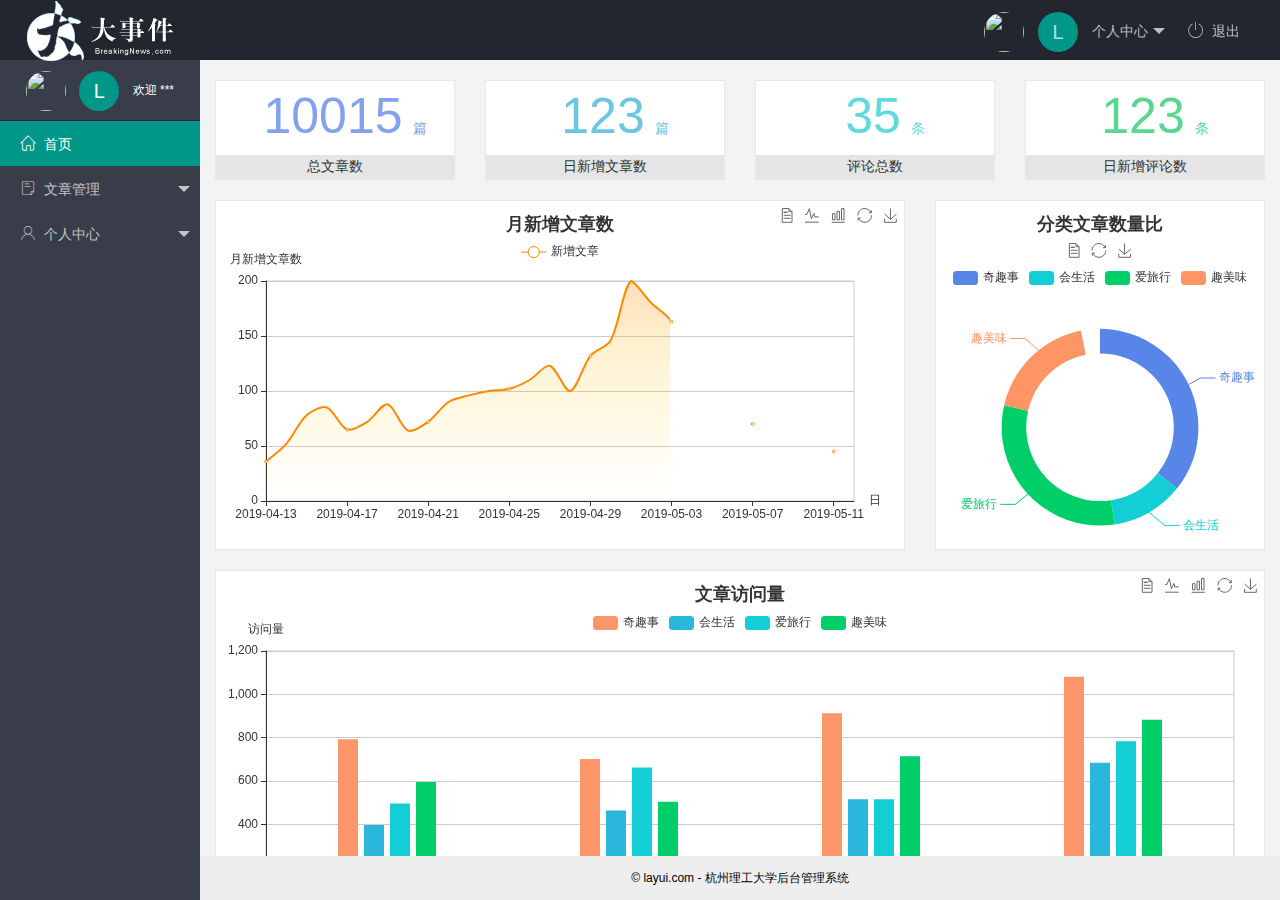
==== commit 097592f9: "个人中心功能完成" ====
--- a/index.html
+++ b/index.html
@@ -30,9 +30,9 @@
                             个人中心
                         </a>
                         <dl class="layui-nav-child">
-                            <dd><a href="">基本资料</a></dd>
-                            <dd><a href="">更换头像</a></dd>
-                            <dd><a href="">更换密码</a></dd>
+                            <dd><a href="/user/user_info.html" target="fm">基本资料</a></dd>
+                            <dd><a href="/user/user_info.html" target="fm">更换头像</a></dd>
+                            <dd><a href="/user/user_pwd.html" target="fm">更换密码</a></dd>
                         </dl>
                     </li>
                     <li class="layui-nav-item"><a href="javascript:;" id="btnLogout"><span class="iconfont icon-tuichu"></span>退出</a></li>
@@ -62,9 +62,9 @@
                         <li class="layui-nav-item">
                             <a href="javascript:;"><span class="iconfont icon-user"></span>个人中心</a>
                             <dl class="layui-nav-child">
-                                <dd><a href="javascript:;"><i class="layui-icon layui-icon-app"></i>基本资料</a></dd>
-                                <dd><a href="javascript:;"><i class="layui-icon layui-icon-app"></i>更换头像</a></dd>
-                                <dd><a href="javascript:;"><i class="layui-icon layui-icon-app"></i>更换密码</a></dd>
+                                <dd><a href="/user/user_info.html" target="fm"><i class="layui-icon layui-icon-app"></i>基本资料</a></dd>
+                                <dd><a href="/user/user_avatar.html" target="fm"><i class="layui-icon layui-icon-app"></i>更换头像</a></dd>
+                                <dd><a href="/user/user_pwd.html" target="fm"><i class="layui-icon layui-icon-app"></i>更换密码</a></dd>
                             </dl>
                         </li>
 
@@ -83,14 +83,6 @@
                 © layui.com - 杭州理工大学后台管理系统
             </div>
         </div>
-        <!-- <script src="../src/layui.js"></script>
-        <script>
-            //JavaScript代码区域
-            layui.use('element', function () {
-                var element = layui.element;
-
-            });
-        </script> -->
     </body>
 
     <!-- layui页面需要的js ,所以优先引入-->
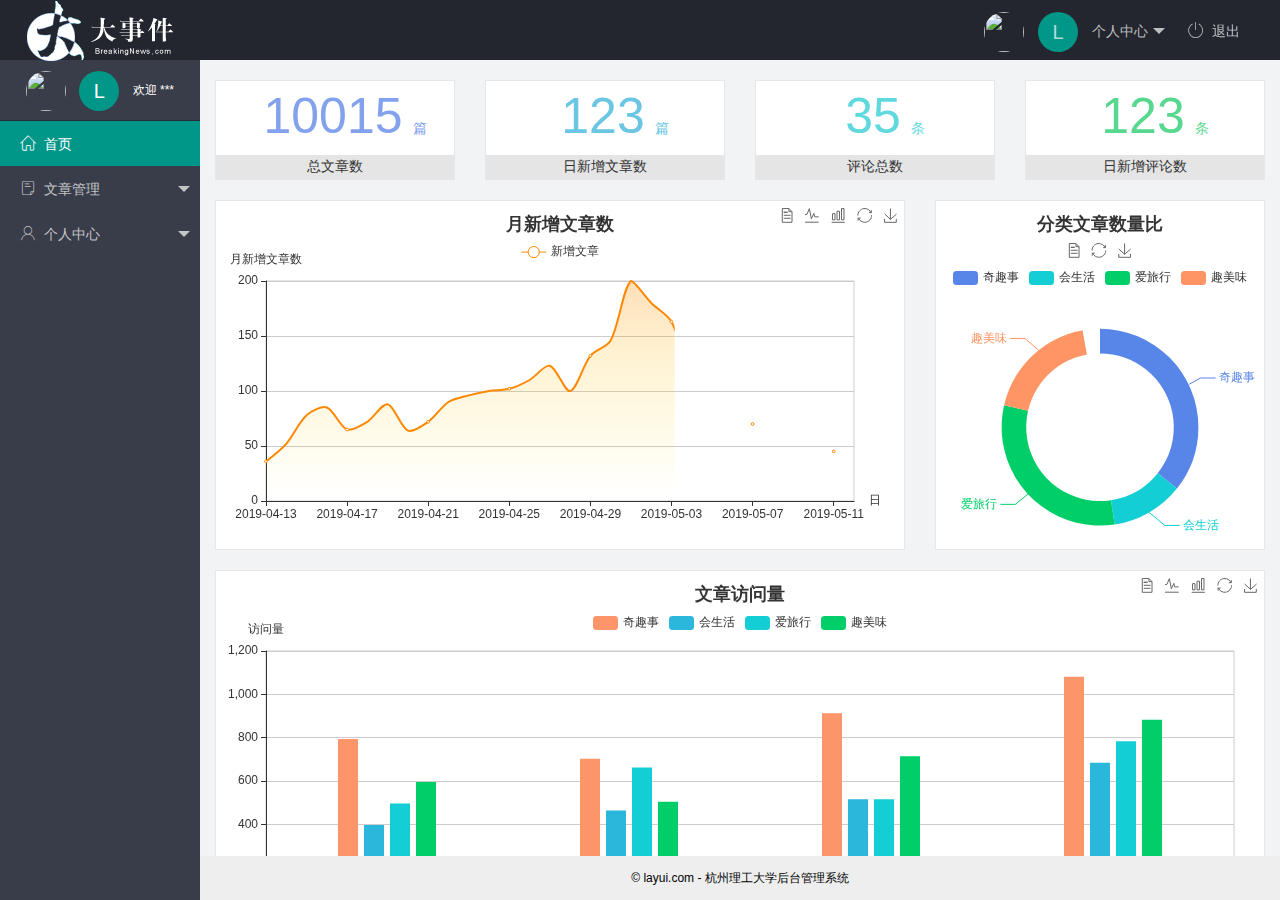
==== commit fa85b462: "文章功能完成" ====
--- a/index.html
+++ b/index.html
@@ -54,9 +54,9 @@
                         <li class="layui-nav-item">
                             <a class="" href="javascript:;"><span class="iconfont icon-16"></span>文章管理</a>
                             <dl class="layui-nav-child">
-                                <dd><a href="javascript:;"><i class="layui-icon layui-icon-app"></i>文章类别</a></dd>
-                                <dd><a href="javascript:;"><i class="layui-icon layui-icon-app"></i>文章列表</a></dd>
-                                <dd><a href="javascript:;"><i class="layui-icon layui-icon-app"></i>发布文章</a></dd>
+                                <dd><a href="/article/art_cate.html" target="fm"><i class="layui-icon layui-icon-app"></i>文章类别</a></dd>
+                                <dd id="a2"><a href="/article/art_list.html" target="fm"><i class="layui-icon layui-icon-app"></i>文章列表</a></dd>
+                                <dd id="a3"><a href="/article/art_pub.html" target="fm"><i class="layui-icon layui-icon-app"></i>发布文章</a></dd>
                             </dl>
                         </li>
                         <li class="layui-nav-item">
@@ -67,7 +67,6 @@
                                 <dd><a href="/user/user_pwd.html" target="fm"><i class="layui-icon layui-icon-app"></i>更换密码</a></dd>
                             </dl>
                         </li>
-
                     </ul>
                 </div>
             </div>
